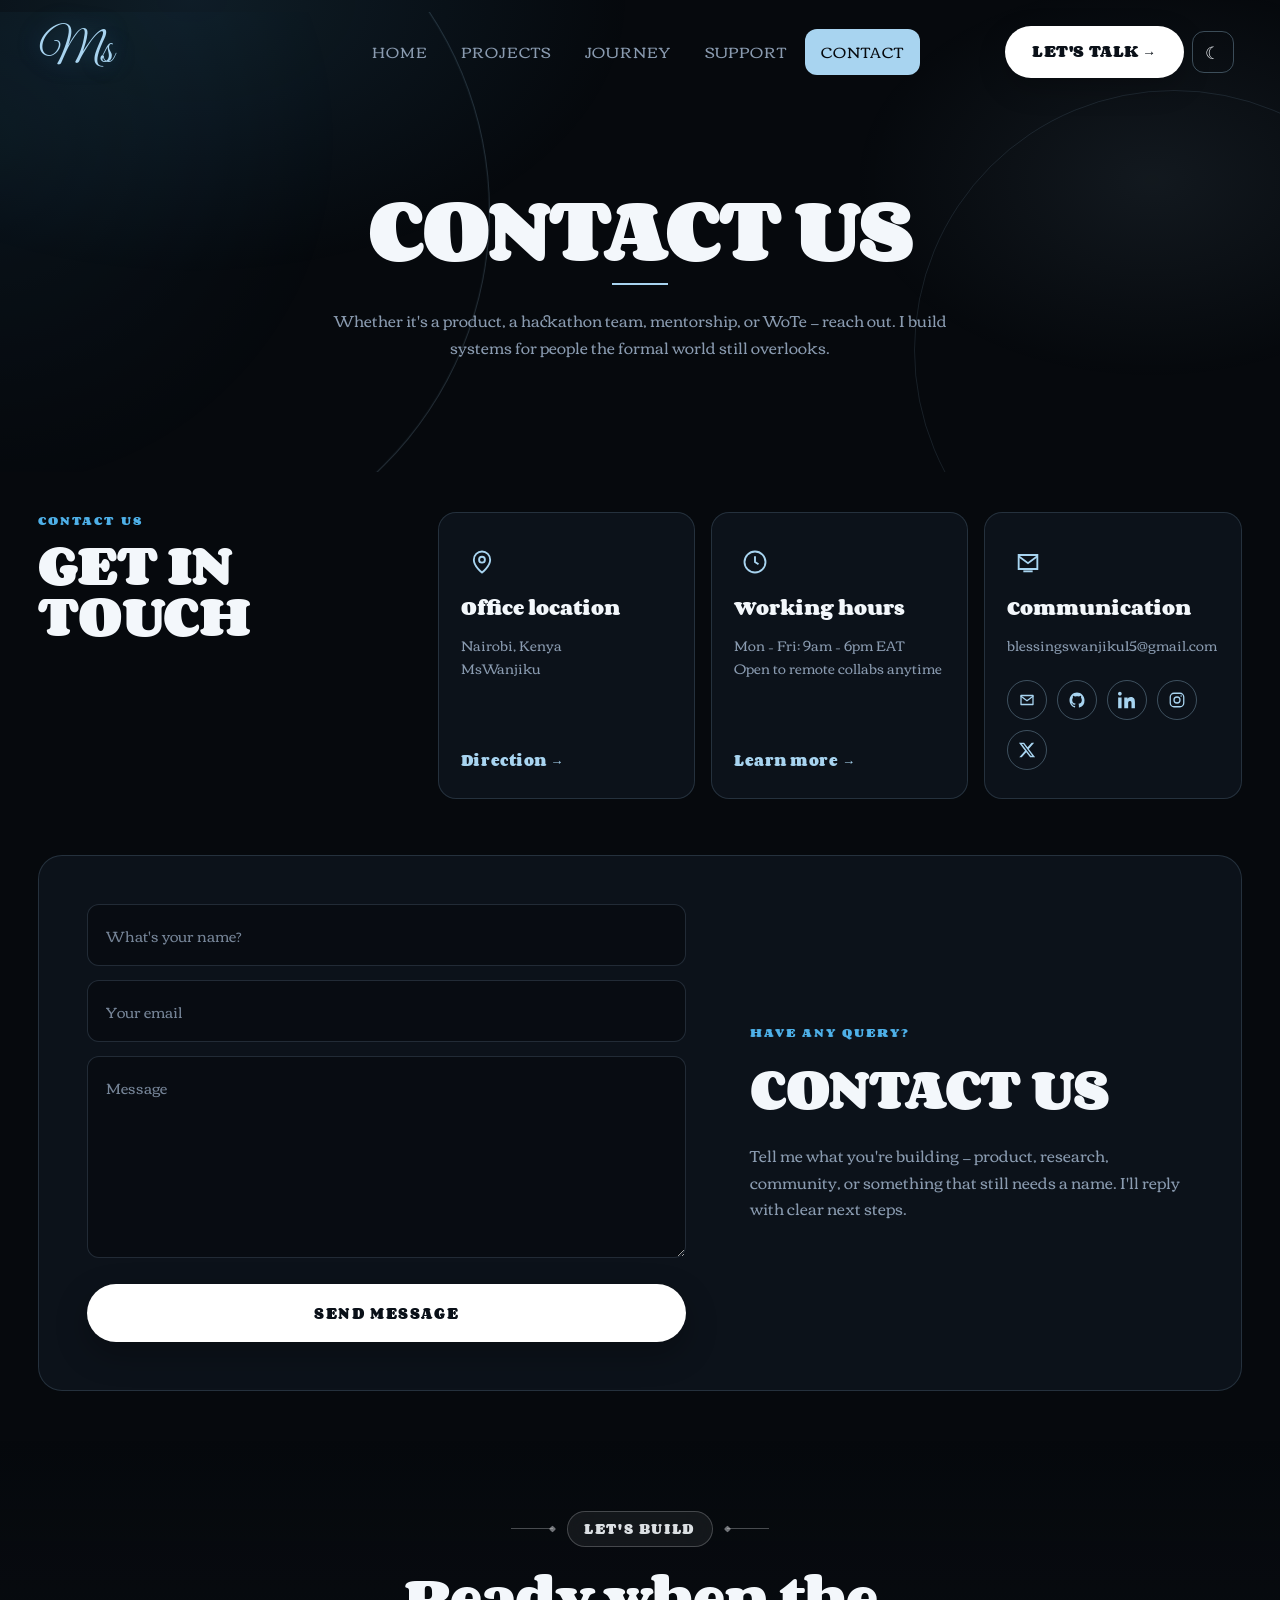
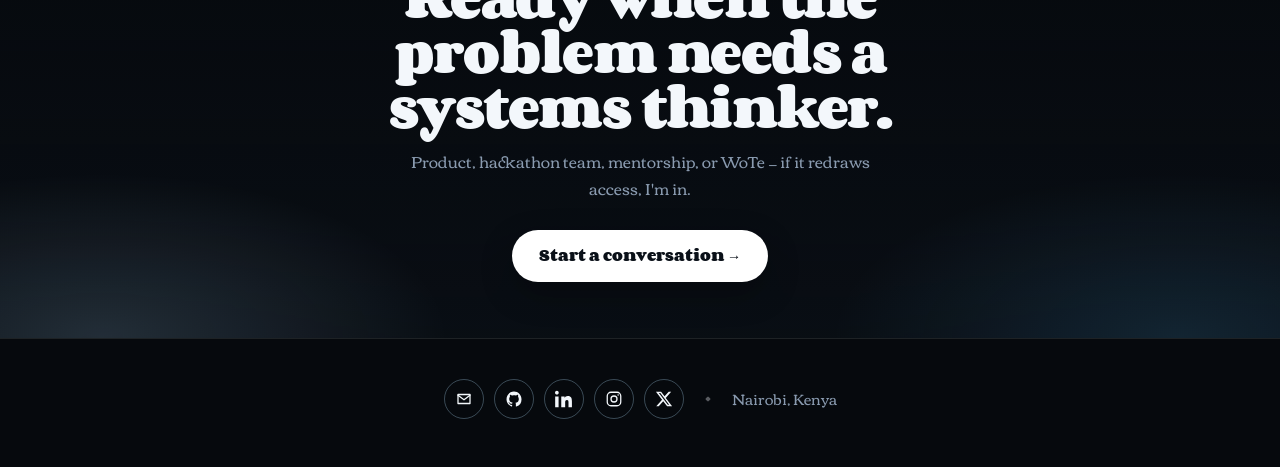
==== contact.html @ b8d3ec1b "Add projects, journey, and contact pages with project data. Co-authored-by: Cursor <cursoragent@curs" ====
<!DOCTYPE html>
<html lang="en">
<head>
<meta charset="UTF-8">
<meta name="viewport" content="width=device-width, initial-scale=1.0">
<title>Contact MsWanjiku (Blessings) — Nairobi</title>
<meta name="description" content="Contact MsWanjiku (Blessings) in Nairobi for product builds, hackathon teams, mentorship, or WoTe collaborations. Email blessingswanjiku15@gmail.com.">
<meta name="author" content="Blessings (MsWanjiku)">
<meta name="robots" content="index, follow, max-image-preview:large">
<meta name="theme-color" content="#06090D">
<link rel="canonical" href="https://mswanjiku.live/contact.html">
<link rel="icon" href="favicon.svg" type="image/svg+xml">
<meta property="og:type" content="website">
<meta property="og:site_name" content="MsWanjiku">
<meta property="og:locale" content="en_KE">
<meta property="og:title" content="Contact MsWanjiku (Blessings) — Nairobi">
<meta property="og:description" content="Contact MsWanjiku (Blessings) in Nairobi for product builds, hackathon teams, mentorship, or WoTe collaborations. Email blessingswanjiku15@gmail.com.">
<meta property="og:url" content="https://mswanjiku.live/contact.html">
<meta property="og:image" content="https://mswanjiku.live/images/portrait-hero.png">
<meta property="og:image:alt" content="MsWanjiku (Blessings) — systems builder">
<meta name="twitter:card" content="summary_large_image">
<meta name="twitter:title" content="Contact MsWanjiku (Blessings) — Nairobi">
<meta name="twitter:description" content="Contact MsWanjiku (Blessings) in Nairobi for product builds, hackathon teams, mentorship, or WoTe collaborations. Email blessingswanjiku15@gmail.com.">
<meta name="twitter:image" content="https://mswanjiku.live/images/portrait-hero.png">
<meta name="twitter:creator" content="@mswanjiku">
<meta name="keywords" content="MsWanjiku, Blessings, Blessings Wanjiku, Nairobi developer, systems builder, Kenya AI, fintech Kenya, WoTe, women in tech">
<script type="application/ld+json">
{
  "@context": "https://schema.org",
  "@type": "Person",
  "@id": "https://mswanjiku.live/#mswanjiku",
  "name": "Blessings",
  "alternateName": [
    "MsWanjiku",
    "Ms Wanjiku",
    "Blessings Wanjiku"
  ],
  "url": "https://mswanjiku.live/",
  "image": "https://mswanjiku.live/images/portrait-hero.png",
  "jobTitle": [
    "Systems Builder",
    "Developer",
    "Product Thinker"
  ],
  "description": "Nairobi-based systems builder who designs and ships AI, fintech, health, and community infrastructure for people overlooked by formal systems. Founder of WoTe.",
  "email": "mailto:blessingswanjiku15@gmail.com",
  "address": {
    "@type": "PostalAddress",
    "addressLocality": "Nairobi",
    "addressCountry": "KE"
  },
  "nationality": "Kenyan",
  "knowsAbout": [
    "Machine learning",
    "Artificial intelligence",
    "Fintech",
    "Health systems",
    "Product design",
    "Community building",
    "Women in tech",
    "Access and inclusion"
  ],
  "sameAs": [
    "https://github.com/Nosh-thee-techy",
    "https://www.linkedin.com/in/mswanjiku",
    "https://www.instagram.com/mswanjiku",
    "https://x.com/mswanjiku"
  ],
  "founder": {
    "@type": "Organization",
    "name": "WoTe",
    "description": "Women-in-tech community focused on access, community, and representation."
  }
}
</script>
<script>
(function () {
  try {
    var t = localStorage.getItem('theme');
    if (t === 'light' || t === 'dark') document.documentElement.setAttribute('data-theme', t);
  } catch (e) {}
})();
</script>
<link rel="stylesheet" href="styles.css">
</head>
<body class="page-contact">

<div class="nav-wrap">
  <nav class="nav">
    <a href="index.html" class="nav-logo" aria-label="Ms home">
      <span class="nav-logo-ms">Ms</span>
    </a>
    <div class="nav-links">
      <a href="index.html">Home</a>
      <a href="projects.html">Projects</a>
      <a href="journey.html">Journey</a>
      <a href="support.html">Support</a>
      <a href="contact.html">Contact</a>
    </div>
    <div class="nav-end">
      <a href="contact.html" class="nav-cta">Let's talk &rarr;</a>
      <button class="theme-toggle" type="button" aria-label="Toggle light mode" title="Toggle theme">
        <span class="theme-toggle-sun" aria-hidden="true">&#9728;</span>
        <span class="theme-toggle-moon" aria-hidden="true">&#9790;</span>
      </button>
      <button class="nav-toggle" aria-label="Toggle menu">&#9776;</button>
    </div>
  </nav>
</div>

<main>
  <section class="bf-hero" aria-label="Contact">
    <div class="bf-ornament bf-ornament-a" aria-hidden="true"></div>
    <div class="bf-ornament bf-ornament-b" aria-hidden="true"></div>
    <div class="bf-hero-inner">
      <h1>Contact Us</h1>
      <span class="bf-hero-rule" aria-hidden="true"></span>
      <p>Whether it's a product, a hackathon team, mentorship, or WoTe &mdash; reach out. I build systems for people the formal world still overlooks.</p>
    </div>
  </section>

  <section class="bf-touch">
    <div class="bf-touch-inner">
      <div class="bf-touch-title">
        <span>Contact us</span>
        <h2>Get in touch</h2>
      </div>
      <div class="bf-touch-cards">
        <article class="bf-card">
          <span class="bf-card-icon" aria-hidden="true">
            <svg viewBox="0 0 24 24" fill="none" stroke="currentColor" stroke-width="1.6"><path d="M12 21s7-5.4 7-11a7 7 0 1 0-14 0c0 5.6 7 11 7 11z"/><circle cx="12" cy="10" r="2.5"/></svg>
          </span>
          <h3>Office location</h3>
          <p>Nairobi, Kenya<br>MsWanjiku</p>
          <a href="https://maps.google.com/?q=Nairobi,+Kenya" target="_blank" rel="noopener">Direction &rarr;</a>
        </article>
        <article class="bf-card">
          <span class="bf-card-icon" aria-hidden="true">
            <svg viewBox="0 0 24 24" fill="none" stroke="currentColor" stroke-width="1.6"><circle cx="12" cy="12" r="9"/><path d="M12 7v5l3 2"/></svg>
          </span>
          <h3>Working hours</h3>
          <p>Mon &ndash; Fri: 9am &ndash; 6pm EAT<br>Open to remote collabs anytime</p>
          <a href="projects.html">Learn more &rarr;</a>
        </article>
        <article class="bf-card">
          <span class="bf-card-icon" aria-hidden="true">
            <svg viewBox="0 0 24 24" fill="none" stroke="currentColor" stroke-width="1.6"><path d="M4 6h16v12H4z"/><path d="m4 7 8 6 8-6"/><path d="M8 20h8"/></svg>
          </span>
          <h3>Communication</h3>
          <p>blessingswanjiku15@gmail.com</p>
          <div class="site-socials" aria-label="Social links">
            <a href="mailto:blessingswanjiku15@gmail.com" class="site-social" aria-label="Email">
              <svg viewBox="0 0 24 24" aria-hidden="true" fill="none" stroke="currentColor" stroke-width="1.7" stroke-linecap="round" stroke-linejoin="round"><path d="M4 6h16v12H4z"/><path d="m4 7 8 6 8-6"/></svg>
            </a>
            <a href="https://github.com/Nosh-thee-techy" class="site-social" target="_blank" rel="noopener" aria-label="GitHub">
              <svg viewBox="0 0 24 24" aria-hidden="true" fill="currentColor"><path d="M12 2C6.48 2 2 6.58 2 12.26c0 4.52 2.87 8.35 6.84 9.7.5.1.68-.22.68-.48 0-.24-.01-.87-.01-1.7-2.78.62-3.37-1.37-3.37-1.37-.45-1.18-1.11-1.5-1.11-1.5-.91-.64.07-.63.07-.63 1 .07 1.53 1.06 1.53 1.06.89 1.57 2.34 1.12 2.91.86.09-.66.35-1.12.63-1.38-2.22-.26-4.56-1.14-4.56-5.07 0-1.12.39-2.03 1.03-2.75-.1-.26-.45-1.3.1-2.7 0 0 .84-.27 2.75 1.05A9.3 9.3 0 0 1 12 7.1c.85 0 1.71.12 2.51.35 1.91-1.32 2.75-1.05 2.75-1.05.55 1.4.2 2.44.1 2.7.64.72 1.03 1.63 1.03 2.75 0 3.94-2.34 4.8-4.57 5.06.36.32.68.94.68 1.9 0 1.38-.01 2.49-.01 2.83 0 .26.18.58.69.48A10.04 10.04 0 0 0 22 12.26C22 6.58 17.52 2 12 2z"/></svg>
            </a>
            <a href="https://www.linkedin.com/in/mswanjiku" class="site-social" target="_blank" rel="noopener" aria-label="LinkedIn">
              <svg viewBox="0 0 24 24" aria-hidden="true" fill="currentColor"><path d="M4.98 3.5C4.98 4.88 3.88 6 2.5 6S.02 4.88.02 3.5C.02 2.12 1.13 1 2.5 1s2.48 1.12 2.48 2.5zM.22 8.5h4.56V23H.22V8.5zM8.34 8.5h4.37v1.98h.06c.61-1.15 2.1-2.36 4.32-2.36 4.62 0 5.47 3.04 5.47 6.99V23h-4.56v-6.2c0-1.48-.03-3.38-2.06-3.38-2.06 0-2.38 1.61-2.38 3.27V23H8.34V8.5z"/></svg>
            </a>
            <a href="https://www.instagram.com/mswanjiku" class="site-social" target="_blank" rel="noopener" aria-label="Instagram">
              <svg viewBox="0 0 24 24" aria-hidden="true" fill="none" stroke="currentColor" stroke-width="1.7" stroke-linecap="round" stroke-linejoin="round"><rect x="3" y="3" width="18" height="18" rx="5"/><circle cx="12" cy="12" r="4"/><circle cx="17.5" cy="6.5" r="1" fill="currentColor" stroke="none"/></svg>
            </a>
            <a href="https://x.com/mswanjiku" class="site-social" target="_blank" rel="noopener" aria-label="X">
              <svg viewBox="0 0 24 24" aria-hidden="true" fill="currentColor"><path d="M18.244 2.25h3.308l-7.227 8.26 8.502 11.24H16.17l-5.214-6.817L4.99 21.75H1.68l7.73-8.835L1.254 2.25H8.08l4.713 6.231zm-1.161 17.52h1.833L7.084 4.126H5.117z"/></svg>
            </a>
          </div>
        </article>
      </div>
    </div>
  </section>

  <section class="bf-form-section">
    <div class="bf-form-shell">
      <form class="bf-form" id="contact-form">
        <label class="bf-field">
          <span class="sr-only">Your name</span>
          <input type="text" name="name" placeholder="What's your name?" required autocomplete="name">
        </label>
        <label class="bf-field">
          <span class="sr-only">Your email</span>
          <input type="email" name="email" placeholder="Your email" required autocomplete="email">
        </label>
        <label class="bf-field bf-field-area">
          <span class="sr-only">Message</span>
          <textarea name="message" rows="6" placeholder="Message" required></textarea>
        </label>
        <button type="submit" class="btn btn-primary bf-send">Send message</button>
      </form>
      <div class="bf-form-copy">
        <span>Have any query?</span>
        <h2>Contact us</h2>
        <p>Tell me what you're building &mdash; product, research, community, or something that still needs a name. I'll reply with clear next steps.</p>
      </div>
    </div>
  </section>
</main>

<section class="site-cta">
  <div class="site-cta-inner">
    <div class="site-cta-badge-wrap">
      <span class="site-cta-line" aria-hidden="true"></span>
      <span class="site-cta-badge">Let's build</span>
      <span class="site-cta-line" aria-hidden="true"></span>
    </div>
    <h2>Ready when the problem needs a systems thinker.</h2>
    <p>Product, hackathon team, mentorship, or WoTe &mdash; if it redraws access, I'm in.</p>
    <a href="mailto:blessingswanjiku15@gmail.com" class="btn btn-primary">Start a conversation &rarr;</a>
  </div>
</section>

<footer class="site-footer">
  <div class="site-footer-contacts">
    <div class="site-socials" aria-label="Social links">
      <a href="mailto:blessingswanjiku15@gmail.com" class="site-social" aria-label="Email">
        <svg viewBox="0 0 24 24" aria-hidden="true" fill="none" stroke="currentColor" stroke-width="1.7" stroke-linecap="round" stroke-linejoin="round"><path d="M4 6h16v12H4z"/><path d="m4 7 8 6 8-6"/></svg>
      </a>
      <a href="https://github.com/Nosh-thee-techy" class="site-social" target="_blank" rel="noopener" aria-label="GitHub">
        <svg viewBox="0 0 24 24" aria-hidden="true" fill="currentColor"><path d="M12 2C6.48 2 2 6.58 2 12.26c0 4.52 2.87 8.35 6.84 9.7.5.1.68-.22.68-.48 0-.24-.01-.87-.01-1.7-2.78.62-3.37-1.37-3.37-1.37-.45-1.18-1.11-1.5-1.11-1.5-.91-.64.07-.63.07-.63 1 .07 1.53 1.06 1.53 1.06.89 1.57 2.34 1.12 2.91.86.09-.66.35-1.12.63-1.38-2.22-.26-4.56-1.14-4.56-5.07 0-1.12.39-2.03 1.03-2.75-.1-.26-.45-1.3.1-2.7 0 0 .84-.27 2.75 1.05A9.3 9.3 0 0 1 12 7.1c.85 0 1.71.12 2.51.35 1.91-1.32 2.75-1.05 2.75-1.05.55 1.4.2 2.44.1 2.7.64.72 1.03 1.63 1.03 2.75 0 3.94-2.34 4.8-4.57 5.06.36.32.68.94.68 1.9 0 1.38-.01 2.49-.01 2.83 0 .26.18.58.69.48A10.04 10.04 0 0 0 22 12.26C22 6.58 17.52 2 12 2z"/></svg>
      </a>
      <a href="https://www.linkedin.com/in/mswanjiku" class="site-social" target="_blank" rel="noopener" aria-label="LinkedIn">
        <svg viewBox="0 0 24 24" aria-hidden="true" fill="currentColor"><path d="M4.98 3.5C4.98 4.88 3.88 6 2.5 6S.02 4.88.02 3.5C.02 2.12 1.13 1 2.5 1s2.48 1.12 2.48 2.5zM.22 8.5h4.56V23H.22V8.5zM8.34 8.5h4.37v1.98h.06c.61-1.15 2.1-2.36 4.32-2.36 4.62 0 5.47 3.04 5.47 6.99V23h-4.56v-6.2c0-1.48-.03-3.38-2.06-3.38-2.06 0-2.38 1.61-2.38 3.27V23H8.34V8.5z"/></svg>
      </a>
      <a href="https://www.instagram.com/mswanjiku" class="site-social" target="_blank" rel="noopener" aria-label="Instagram">
        <svg viewBox="0 0 24 24" aria-hidden="true" fill="none" stroke="currentColor" stroke-width="1.7" stroke-linecap="round" stroke-linejoin="round"><rect x="3" y="3" width="18" height="18" rx="5"/><circle cx="12" cy="12" r="4"/><circle cx="17.5" cy="6.5" r="1" fill="currentColor" stroke="none"/></svg>
      </a>
      <a href="https://x.com/mswanjiku" class="site-social" target="_blank" rel="noopener" aria-label="X">
        <svg viewBox="0 0 24 24" aria-hidden="true" fill="currentColor"><path d="M18.244 2.25h3.308l-7.227 8.26 8.502 11.24H16.17l-5.214-6.817L4.99 21.75H1.68l7.73-8.835L1.254 2.25H8.08l4.713 6.231zm-1.161 17.52h1.833L7.084 4.126H5.117z"/></svg>
      </a>
    </div>
    <span class="site-footer-sep" aria-hidden="true"></span>
    <span>Nairobi, Kenya</span>
  </div>
</footer>

<script src="main.js"></script>
<script>
(function () {
  var form = document.getElementById('contact-form');
  if (!form) return;
  form.addEventListener('submit', function (e) {
    e.preventDefault();
    var data = new FormData(form);
    var subject = encodeURIComponent('Portfolio contact from ' + (data.get('name') || 'visitor'));
    var body = encodeURIComponent(
      'Name: ' + (data.get('name') || '') + '\n' +
      'Email: ' + (data.get('email') || '') + '\n\n' +
      (data.get('message') || '')
    );
    window.location.href =
      'mailto:blessingswanjiku15@gmail.com?subject=' + subject + '&body=' + body;
  });
})();
</script>
</body>
</html>
---- styles.css ----
/* =========================================================
   STYLES.CSS — dark luxe portfolio, ice-blue accents
   Inspired structure: editorial hero, TOC, project cards,
   sticky scroll icon that morphs per section
   ========================================================= */

@import url('https://fonts.googleapis.com/css2?family=Corben:wght@400;700&family=Great+Vibes&display=swap');

:root {
  --bg:          #06090D;
  --bg-2:        #0C121A;
  --bg-3:        #141C27;
  --ink:         #F3F7FB;
  --muted:       #8A9BB0;
  --ice:         #A8D4F0;
  --azure:       #4EB0E8;
  --azure-deep:  #1C84C4;
  --line:        rgba(168, 212, 240, 0.16);
  --line-strong: rgba(168, 212, 240, 0.32);
  --glow:        rgba(78, 176, 232, 0.22);

  --font-display: 'Corben', Georgia, serif;
  --font-script: 'Great Vibes', cursive;
  --font-serif: 'Corben', Georgia, serif;
  --font-body: 'Corben', Georgia, serif;

  --max-w: min(1680px, 100%);
  --page-gutter: clamp(20px, 3vw, 40px);
  --nav-h: 84px;
  --surface: rgba(12, 18, 26, 0.85);
  --shadow: rgba(0, 0, 0, 0.45);
  --hero-wash: rgba(78, 176, 232, 0.12);
  --hero-wash-2: rgba(168, 212, 240, 0.08);
}

html[data-theme="light"] {
  --bg:          #EAF3FA;
  --bg-2:        #F7FBFE;
  --bg-3:        #D9E8F4;
  --ink:         #0C1824;
  --muted:       #4F667C;
  --ice:         #1E7EB8;
  --azure:       #1780C4;
  --azure-deep:  #0F5F96;
  --line:        rgba(15, 95, 150, 0.14);
  --line-strong: rgba(15, 95, 150, 0.28);
  --glow:        rgba(23, 128, 196, 0.16);
  --surface:     rgba(247, 251, 254, 0.92);
  --shadow:      rgba(12, 40, 70, 0.12);
  --hero-wash:   rgba(78, 176, 232, 0.22);
  --hero-wash-2: rgba(30, 126, 184, 0.1);
  color-scheme: light;
}

* { box-sizing: border-box; margin: 0; padding: 0; }

html { scroll-behavior: smooth; color-scheme: dark; }

body {
  background: var(--bg);
  color: var(--ink);
  font-family: var(--font-body);
  line-height: 1.55;
  min-height: 100vh;
  overflow-x: hidden;
  transition: background 0.35s ease, color 0.35s ease;
}

body::before {
  content: '';
  position: fixed;
  inset: 0;
  pointer-events: none;
  z-index: 0;
  background:
    radial-gradient(ellipse 800px 500px at 15% 0%, var(--hero-wash), transparent 55%),
    radial-gradient(ellipse 600px 400px at 90% 20%, var(--hero-wash-2), transparent 50%);
}

@media (prefers-reduced-motion: reduce) {
  * { animation-duration: 0.01ms !important; transition-duration: 0.01ms !important; }
}

a { color: inherit; text-decoration: none; }
img { max-width: 100%; display: block; }
button { font-family: inherit; }

/* ---------- NAV (not sticky) ---------- */
.nav-wrap {
  position: relative;
  z-index: 100;
  padding: 10px var(--page-gutter) 4px;
  display: flex;
  justify-content: center;
}

.nav {
  position: relative;
  width: 100%;
  max-width: var(--max-w);
  height: var(--nav-h);
  display: grid;
  grid-template-columns: 1fr auto 1fr;
  align-items: center;
  column-gap: 16px;
  padding: 0 8px 0 4px;
  background: transparent;
  border: none;
}

.nav-logo {
  display: inline-flex;
  align-items: center;
  justify-content: center;
  justify-self: start;
  width: 68px;
  height: 68px;
  text-decoration: none;
  color: inherit;
}

.nav-logo-ms {
  font-family: var(--font-script);
  font-weight: 400;
  font-size: 2.85rem;
  line-height: 1;
  color: var(--ice);
  text-shadow: 0 0 24px rgba(78, 176, 232, 0.35);
  transition: color 0.2s ease, transform 0.2s ease;
}

.nav-logo:hover .nav-logo-ms {
  color: var(--ink);
  transform: scale(1.06);
}

.nav-links {
  display: flex;
  align-items: center;
  justify-content: center;
  justify-self: center;
  gap: 2px;
  grid-column: 2;
}

.nav-end {
  display: flex;
  align-items: center;
  justify-content: flex-end;
  justify-self: end;
  gap: 8px;
  grid-column: 3;
}

.nav-links a {
  font-size: 0.92rem;
  font-weight: 500;
  letter-spacing: 0.06em;
  text-transform: uppercase;
  color: var(--muted);
  padding: 12px 16px;
  border-radius: 12px;
  transition: color 0.25s ease, background 0.25s ease;
}

.nav-links a:hover { color: var(--ink); }
.nav-links a.active {
  color: var(--bg);
  background: var(--ice);
}

.nav-cta {
  margin: 0;
  display: inline-flex;
  align-items: center;
  gap: 8px;
  padding: 14px 26px;
  border-radius: 999px;
  background: #fff;
  color: #0A1018;
  font-size: 0.86rem;
  font-weight: 700;
  letter-spacing: 0.04em;
  text-transform: uppercase;
  border: 1px solid rgba(255, 255, 255, 0.2);
  box-shadow: 0 10px 28px rgba(0, 0, 0, 0.22);
  transition: transform 0.2s ease, background 0.2s ease, box-shadow 0.2s ease;
}

.nav-cta:hover {
  transform: translateY(-1px);
  background: #F3F7FB;
  box-shadow: 0 14px 32px rgba(0, 0, 0, 0.28);
}

.theme-toggle {
  display: inline-flex;
  align-items: center;
  justify-content: center;
  width: 42px;
  height: 42px;
  margin: 0;
  border-radius: 12px;
  background: transparent;
  border: 1px solid var(--line-strong);
  color: var(--ink);
  font-size: 1.05rem;
  cursor: pointer;
  transition: background 0.2s ease, border-color 0.2s ease, transform 0.2s ease;
}

.theme-toggle:hover {
  background: var(--bg-3);
  transform: translateY(-1px);
}

.theme-toggle-sun { display: none; }
.theme-toggle-moon { display: inline; }
html[data-theme="light"] .theme-toggle-sun { display: inline; }
html[data-theme="light"] .theme-toggle-moon { display: none; }

.nav-toggle {
  display: none;
  width: 42px;
  height: 42px;
  margin: 0;
  border-radius: 12px;
  background: transparent;
  border: 1px solid var(--line-strong);
  color: var(--ink);
  font-size: 1.15rem;
  cursor: pointer;
  align-items: center;
  justify-content: center;
}

/* ---------- STICKY SCROLL ICON ---------- */
.scroll-icon {
  position: fixed;
  right: 12px;
  top: 50%;
  transform: translateY(-50%);
  z-index: 90;
  width: 72px;
  height: 72px;
  border-radius: 22px;
  background: var(--surface);
  border: 1px solid var(--line-strong);
  box-shadow: 0 12px 40px var(--shadow), 0 0 40px var(--glow);
  display: flex;
  align-items: center;
  justify-content: center;
  color: var(--ice);
  pointer-events: none;
  transition: border-color 0.35s ease, box-shadow 0.35s ease;
}

.scroll-icon svg {
  width: 30px;
  height: 30px;
  stroke: currentColor;
  fill: none;
  stroke-width: 1.6;
  stroke-linecap: round;
  stroke-linejoin: round;
  opacity: 0;
  position: absolute;
  transform: scale(0.85);
  transition: opacity 0.35s ease, transform 0.35s ease;
}

.scroll-icon svg.is-active {
  opacity: 1;
  transform: scale(1);
}

.scroll-icon-label {
  position: absolute;
  bottom: -28px;
  font-size: 0.65rem;
  letter-spacing: 0.18em;
  text-transform: uppercase;
  color: var(--muted);
  white-space: nowrap;
  transition: color 0.3s ease;
}

/* ---------- MAIN ---------- */
main {
  position: relative;
  z-index: 1;
  padding-top: 12px;
}

section.content,
.section-pad {
  max-width: var(--max-w);
  margin: 0 auto;
  padding: 72px var(--page-gutter);
}

.section-head {
  display: flex;
  align-items: end;
  justify-content: space-between;
  gap: 24px;
  margin-bottom: 40px;
  flex-wrap: wrap;
}

.section-label {
  font-size: 0.7rem;
  letter-spacing: 0.22em;
  text-transform: uppercase;
  font-weight: 600;
  color: var(--azure);
  margin-bottom: 12px;
  display: block;
}

.section-title {
  font-family: var(--font-display);
  font-weight: 700;
  font-size: clamp(1.9rem, 4vw, 2.8rem);
  letter-spacing: -0.035em;
  line-height: 1.08;
  max-width: 640px;
}

.section-sub {
  color: var(--muted);
  font-size: 1.05rem;
  max-width: 540px;
  margin-bottom: 40px;
  line-height: 1.7;
}

.link-arrow {
  font-size: 0.8rem;
  font-weight: 600;
  letter-spacing: 0.12em;
  text-transform: uppercase;
  color: var(--ice);
  display: inline-flex;
  align-items: center;
  gap: 8px;
  border-bottom: 1px solid transparent;
  padding-bottom: 2px;
  transition: border-color 0.2s ease;
}

.link-arrow:hover { border-color: var(--ice); }

/* ---------- HERO (split: copy + portrait) ---------- */
#hero {
  position: relative;
  max-width: var(--max-w);
  margin: 0 auto;
  padding: 4px var(--page-gutter) 36px;
  min-height: calc(100vh - 110px);
  display: grid;
  grid-template-columns: minmax(0, 1fr) minmax(320px, 1.05fr);
  gap: clamp(20px, 3vw, 40px);
  align-items: end;
}

.hero-copy {
  position: relative;
  z-index: 3;
  max-width: 36rem;
  margin-right: 0;
  padding-bottom: 12px;
  opacity: 0;
  animation: fadeUp 0.9s ease forwards 0.15s;
}

.hero-kicker {
  font-size: clamp(0.95rem, 1.4vw, 1.15rem);
  font-weight: 600;
  letter-spacing: 0.16em;
  text-transform: uppercase;
  color: var(--ice);
  margin-bottom: 14px;
  position: relative;
  z-index: 4;
}

.hero-display {
  font-family: var(--font-display);
  font-weight: 800;
  font-size: clamp(3rem, 7.4vw, 5.6rem);
  line-height: 0.9;
  letter-spacing: -0.055em;
  text-transform: uppercase;
  color: #F2ECE4;
  margin-bottom: 18px;
  max-width: 10.5ch;
  position: relative;
  z-index: 3;
}

.hero-blurb {
  color: var(--muted);
  font-size: clamp(0.95rem, 1.2vw, 1.05rem);
  line-height: 1.65;
  max-width: 32ch;
  margin-bottom: 24px;
  position: relative;
  z-index: 4;
}

.hero-actions {
  display: flex;
  flex-wrap: wrap;
  align-items: center;
  gap: 18px;
  position: relative;
  z-index: 4;
}

.btn-text-link {
  display: inline-flex;
  align-items: center;
  gap: 8px;
  font-size: 0.74rem;
  font-weight: 600;
  letter-spacing: 0.12em;
  text-transform: uppercase;
  color: rgba(243, 247, 251, 0.88);
  padding: 12px 20px;
  border-radius: 999px;
  border: 1px solid rgba(243, 247, 251, 0.22);
  background: rgba(255, 255, 255, 0.06);
  backdrop-filter: blur(10px);
  box-shadow: 0 0 0 1px rgba(255, 255, 255, 0.04) inset;
  transition: color 0.2s ease, border-color 0.2s ease, background 0.2s ease, transform 0.2s ease;
}

.btn-text-link:hover {
  color: #fff;
  border-color: rgba(243, 247, 251, 0.4);
  background: rgba(255, 255, 255, 0.1);
  transform: translateY(-1px);
}

.hero-media {
  position: relative;
  z-index: 1;
  width: 100%;
  max-width: min(720px, 52vw);
  margin-left: auto;
  margin-right: 12px;
  justify-self: end;
  display: flex;
  align-items: flex-end;
  justify-content: center;
  opacity: 0;
  animation: fadeUp 1s ease forwards 0.3s;
}

.hero-media-img {
  position: relative;
  z-index: 2;
  width: 100%;
  height: auto;
  max-height: min(82vh, 780px);
  object-fit: contain;
  object-position: center bottom;
  display: block;
  filter: drop-shadow(0 28px 48px rgba(0, 0, 0, 0.4));
  image-rendering: auto;
  -webkit-backface-visibility: hidden;
  backface-visibility: hidden;
}

.btn-hero {
  display: inline-flex;
  align-items: center;
  gap: 10px;
  padding: 14px 26px;
  border-radius: 999px;
  background: #fff;
  color: #0A1018;
  font-weight: 700;
  font-size: 0.9rem;
  border: 1px solid rgba(255, 255, 255, 0.18);
  box-shadow: 0 12px 32px rgba(0, 0, 0, 0.28);
  transition: transform 0.2s ease, background 0.2s ease, box-shadow 0.2s ease;
}

.btn-hero:hover {
  transform: translateY(-2px);
  background: #F3F7FB;
  box-shadow: 0 16px 36px rgba(0, 0, 0, 0.34);
}

.btn-hero-icon {
  width: 28px;
  height: 28px;
  border-radius: 50%;
  background: rgba(10, 16, 24, 0.08);
  color: #0A1018;
  display: inline-flex;
  align-items: center;
  justify-content: center;
  font-size: 0.95rem;
}

/* ---------- BUTTONS ---------- */
.btn {
  display: inline-flex;
  align-items: center;
  justify-content: center;
  gap: 8px;
  padding: 14px 26px;
  border-radius: 999px;
  font-size: 0.88rem;
  font-weight: 700;
  cursor: pointer;
  border: 1px solid transparent;
  transition: transform 0.2s ease, background 0.2s ease, border-color 0.2s ease, box-shadow 0.2s ease, color 0.2s ease;
}

.btn:hover { transform: translateY(-2px); }

.btn-primary {
  background: #fff;
  color: #0A1018;
  border-color: rgba(255, 255, 255, 0.18);
  box-shadow: 0 12px 32px rgba(0, 0, 0, 0.28);
}
.btn-primary:hover {
  background: #F3F7FB;
  box-shadow: 0 16px 36px rgba(0, 0, 0, 0.34);
}

.btn-ghost {
  background: rgba(255, 255, 255, 0.06);
  color: rgba(243, 247, 251, 0.92);
  border-color: rgba(243, 247, 251, 0.22);
  backdrop-filter: blur(10px);
  box-shadow: 0 0 0 1px rgba(255, 255, 255, 0.04) inset;
}
.btn-ghost:hover {
  border-color: rgba(243, 247, 251, 0.4);
  background: rgba(255, 255, 255, 0.1);
  color: #fff;
}

.btn-live {
  background: rgba(255, 255, 255, 0.08);
  color: #F3F7FB;
  border-color: rgba(243, 247, 251, 0.22);
  font-size: 0.82rem;
  padding: 10px 18px;
}
.btn-live:hover {
  background: #fff;
  color: #0A1018;
  border-color: #fff;
}

.btn-live.is-disabled,
.btn-live:disabled {
  opacity: 0.55;
  cursor: not-allowed;
  transform: none;
  pointer-events: none;
}

/* ---------- TOC ---------- */
#toc {
  border-top: 1px solid var(--line);
  border-bottom: 1px solid var(--line);
  background: rgba(12, 18, 26, 0.55);
}

.toc-grid {
  max-width: var(--max-w);
  margin: 0 auto;
  padding: 48px var(--page-gutter);
  display: grid;
  grid-template-columns: 1.4fr 0.8fr;
  gap: 40px;
  align-items: center;
}

.toc-list {
  display: grid;
  grid-template-columns: 1fr 1fr;
  gap: 0 40px;
  list-style: none;
}

.toc-list a {
  display: flex;
  align-items: baseline;
  gap: 16px;
  padding: 16px 0;
  border-bottom: 1px solid var(--line);
  transition: color 0.2s ease, padding-left 0.2s ease;
}

.toc-list a:hover {
  color: var(--ice);
  padding-left: 6px;
}

.toc-num {
  font-family: var(--font-display);
  font-weight: 700;
  font-size: 0.85rem;
  color: var(--azure);
  letter-spacing: 0.08em;
}

.toc-name {
  font-family: var(--font-display);
  font-weight: 600;
  font-size: 1.15rem;
  letter-spacing: -0.02em;
}

.toc-visual {
  height: 220px;
  border-radius: 24px;
  border: 1px solid var(--line);
  background:
    radial-gradient(circle at 40% 40%, rgba(78, 176, 232, 0.28), transparent 55%),
    linear-gradient(145deg, #101820, #0A1018);
  position: relative;
  overflow: hidden;
}

.toc-visual::after {
  content: '';
  position: absolute;
  inset: 20%;
  border-radius: 40% 60% 55% 45%;
  background: linear-gradient(135deg, rgba(168, 212, 240, 0.45), rgba(28, 132, 196, 0.15));
  filter: blur(2px);
  animation: blobFloat 8s ease-in-out infinite;
}

@keyframes blobFloat {
  0%, 100% { transform: rotate(0deg) scale(1); }
  50% { transform: rotate(12deg) scale(1.08); }
}

/* ---------- STATS ---------- */
.stats-bar {
  max-width: var(--max-w);
  margin: 0 auto;
  padding: 0 var(--page-gutter) 20px;
}

.stats-inner {
  display: grid;
  grid-template-columns: repeat(4, 1fr);
  border: 1px solid var(--line);
  border-radius: 18px;
  overflow: hidden;
  background: var(--bg-2);
}

.stat {
  padding: 28px 22px;
  border-right: 1px solid var(--line);
  text-align: center;
}

.stat:last-child { border-right: none; }

.stat strong {
  display: block;
  font-family: var(--font-display);
  font-size: 1.8rem;
  font-weight: 700;
  letter-spacing: -0.03em;
  color: var(--ice);
  margin-bottom: 6px;
}

.stat span {
  font-size: 0.78rem;
  letter-spacing: 0.08em;
  text-transform: uppercase;
  color: var(--muted);
}

/* ---------- SELECTED WORK (editorial list) ---------- */
.work-section {
  border-top: 1px solid var(--line);
}

.work-head {
  display: flex;
  align-items: end;
  justify-content: space-between;
  gap: 24px;
  flex-wrap: wrap;
  margin-bottom: 28px;
}

.work-tabs,
.fame-tabs {
  display: flex;
  gap: 8px;
  overflow-x: auto;
  padding-bottom: 8px;
  margin-bottom: 28px;
  scrollbar-width: none;
  -ms-overflow-style: none;
}

.work-tabs::-webkit-scrollbar,
.fame-tabs::-webkit-scrollbar { display: none; }

.work-tab,
.fame-tab {
  flex: 0 0 auto;
  border: 1px solid var(--line);
  background: transparent;
  color: var(--muted);
  font-family: inherit;
  font-size: 0.78rem;
  font-weight: 600;
  letter-spacing: 0.1em;
  text-transform: uppercase;
  padding: 10px 18px;
  border-radius: 999px;
  cursor: pointer;
  transition: background 0.2s ease, color 0.2s ease, border-color 0.2s ease;
}

.work-tab:hover,
.fame-tab:hover {
  color: var(--ink);
  border-color: var(--line-strong);
}

.work-tab.is-active,
.fame-tab.is-active {
  background: var(--ice);
  color: var(--bg);
  border-color: var(--ice);
}

/* Landscape project strip */
.work-landscape {
  display: flex;
  gap: 18px;
  overflow-x: auto;
  padding: 8px 4px 12px;
  scroll-snap-type: x mandatory;
  scrollbar-width: none;
  -ms-overflow-style: none;
}

.work-landscape::-webkit-scrollbar { display: none; }

.work-landscape-card {
  flex: 0 0 min(520px, 85vw);
  scroll-snap-align: start;
  display: grid;
  grid-template-columns: 0.9fr 1.1fr;
  min-height: 220px;
  border: 1px solid var(--line);
  border-radius: 20px;
  overflow: hidden;
  background: var(--bg-2);
  color: inherit;
  text-decoration: none;
  transition: border-color 0.25s ease, transform 0.25s ease, box-shadow 0.25s ease;
}

.work-landscape-card:hover {
  border-color: var(--line-strong);
  transform: translateY(-3px);
  box-shadow: 0 18px 40px rgba(0, 0, 0, 0.3);
}

.work-landscape-visual {
  position: relative;
  min-height: 220px;
  background:
    radial-gradient(circle at 30% 30%, rgba(78, 176, 232, 0.4), transparent 55%),
    linear-gradient(145deg, #152030, #0A1018);
}

.work-landscape-visual[data-tone="2"] {
  background:
    radial-gradient(circle at 70% 40%, rgba(168, 212, 240, 0.35), transparent 55%),
    linear-gradient(145deg, #1A2430, #0A1018);
}

.work-landscape-visual[data-tone="3"] {
  background:
    radial-gradient(circle at 40% 70%, rgba(28, 132, 196, 0.4), transparent 55%),
    linear-gradient(145deg, #121C28, #080E14);
}

.work-landscape-visual[data-tone="4"] {
  background:
    radial-gradient(circle at 55% 25%, rgba(107, 184, 224, 0.35), transparent 55%),
    linear-gradient(145deg, #16222E, #0A1018);
}

.work-landscape-num {
  position: absolute;
  left: 16px;
  bottom: 14px;
  font-family: var(--font-display);
  font-weight: 800;
  font-size: 2rem;
  letter-spacing: -0.03em;
  color: rgba(243, 247, 251, 0.22);
}

.work-landscape-body {
  padding: 22px 22px 20px;
  display: flex;
  flex-direction: column;
  gap: 8px;
}

.work-landscape-tag {
  font-size: 0.68rem;
  font-weight: 600;
  letter-spacing: 0.12em;
  text-transform: uppercase;
  color: var(--azure);
}

.work-landscape-body h3 {
  font-family: var(--font-display);
  font-weight: 700;
  font-size: 1.35rem;
  letter-spacing: -0.02em;
}

.work-landscape-body p {
  color: var(--muted);
  font-size: 0.9rem;
  line-height: 1.55;
  flex: 1;
}

.work-landscape-cta {
  margin-top: 8px;
  font-size: 0.82rem;
  font-weight: 600;
  color: var(--ice);
}

.work-nav {
  margin-top: 8px;
  max-width: 100%;
}

.work-nav-track {
  position: relative;
  height: 2px;
  background: rgba(168, 212, 240, 0.18);
  border-radius: 999px;
  overflow: hidden;
}

.work-nav-progress {
  position: absolute;
  left: 0;
  top: 0;
  height: 100%;
  width: 28%;
  background: var(--ice);
  border-radius: 999px;
  transition: width 0.2s ease, transform 0.2s ease;
}

.work-nav-arrows {
  display: flex;
  justify-content: space-between;
  align-items: center;
  margin-top: 14px;
}

.work-nav-btn {
  width: 36px;
  height: 36px;
  border: none;
  background: transparent;
  color: var(--muted);
  font-size: 1.55rem;
  line-height: 1;
  cursor: pointer;
  display: inline-flex;
  align-items: center;
  justify-content: center;
  border-radius: 10px;
  transition: color 0.2s ease, background 0.2s ease, opacity 0.2s ease;
}

.work-nav-btn:hover:not(:disabled) {
  color: var(--ink);
  background: rgba(168, 212, 240, 0.08);
}

.work-nav-btn:disabled {
  opacity: 0.28;
  cursor: default;
}

html[data-theme="light"] .work-nav-track {
  background: rgba(15, 95, 150, 0.16);
}

/* ---------- WALL OF FAME ---------- */
.fame-section {
  max-width: var(--max-w);
  margin: 0 auto;
  padding: 40px var(--page-gutter) 28px;
  border-top: 1px solid var(--line);
}

.fame-head {
  margin-bottom: 24px;
}

.fame-marquee {
  overflow: hidden;
  border: 1px solid var(--line);
  border-radius: 20px;
  background: var(--bg-2);
  mask-image: linear-gradient(90deg, transparent, #000 8%, #000 92%, transparent);
}

.fame-track {
  display: flex;
  width: max-content;
  gap: 0;
  animation: fameScroll 28s linear infinite;
}

.fame-track:hover { animation-play-state: paused; }

.fame-card {
  flex: 0 0 auto;
  width: 220px;
  padding: 28px 24px;
  border-right: 1px solid var(--line);
  text-align: center;
}

.fame-card strong {
  display: block;
  font-family: var(--font-display);
  font-size: 2rem;
  font-weight: 800;
  letter-spacing: -0.03em;
  color: var(--ice);
  margin-bottom: 8px;
}

.fame-card span {
  font-size: 0.72rem;
  letter-spacing: 0.12em;
  text-transform: uppercase;
  color: var(--muted);
}

@keyframes fameScroll {
  from { transform: translateX(0); }
  to { transform: translateX(-50%); }
}

@media (prefers-reduced-motion: reduce) {
  .fame-track { animation: none; }
}

.work-row {
  display: grid;
  grid-template-columns: 72px minmax(0, 1.1fr) minmax(0, 1.4fr) auto;
  gap: 28px;
  align-items: center;
  padding: 32px 8px;
  border-bottom: 1px solid var(--line);
  color: inherit;
  text-decoration: none;
  position: relative;
  overflow: hidden;
  opacity: 0;
  transform: translateY(18px);
  transition: opacity 0.55s ease, transform 0.55s ease, padding 0.3s ease, background 0.3s ease;
}

.work-row.visible {
  opacity: 1;
  transform: translateY(0);
}

.work-row::before {
  content: '';
  position: absolute;
  inset: 0;
  background: linear-gradient(90deg, rgba(78, 176, 232, 0.08), transparent 55%);
  opacity: 0;
  transition: opacity 0.3s ease;
  pointer-events: none;
}

.work-row:hover {
  padding-left: 18px;
}

.work-row:hover::before { opacity: 1; }

.work-row-num {
  font-family: var(--font-display);
  font-weight: 800;
  font-size: 1.05rem;
  letter-spacing: 0.08em;
  color: var(--azure);
}

.work-row-main h3 {
  font-family: var(--font-display);
  font-weight: 700;
  font-size: clamp(1.35rem, 2.4vw, 1.85rem);
  letter-spacing: -0.03em;
  text-transform: uppercase;
  margin-bottom: 8px;
  transition: color 0.25s ease;
}

.work-row:hover .work-row-main h3 { color: var(--ice); }

.work-row-tag {
  font-size: 0.72rem;
  font-weight: 600;
  letter-spacing: 0.14em;
  text-transform: uppercase;
  color: var(--muted);
}

.work-row-copy {
  color: var(--muted);
  font-size: 0.95rem;
  line-height: 1.6;
  max-width: 46ch;
}

.work-row-go {
  width: 48px;
  height: 48px;
  border-radius: 50%;
  border: 1px solid var(--line-strong);
  display: flex;
  align-items: center;
  justify-content: center;
  color: var(--ink);
  background: transparent;
  transition: background 0.25s ease, border-color 0.25s ease, color 0.25s ease, transform 0.25s ease;
}

.work-row:hover .work-row-go {
  background: var(--azure);
  border-color: var(--azure);
  color: #061018;
  transform: rotate(45deg);
}

.project-card.visible {
  opacity: 1;
  transform: translateY(0);
}

/* ---------- PROJECTS PAGE GRID ---------- */
.projects-grid {
  display: grid;
  grid-template-columns: repeat(auto-fit, minmax(300px, 1fr));
  gap: 20px;
}

.project-card {
  background: var(--bg-2);
  border: 1px solid var(--line);
  border-radius: 20px;
  padding: 28px;
  cursor: pointer;
  text-align: left;
  width: 100%;
  font-family: inherit;
  color: inherit;
  opacity: 0;
  transform: translateY(24px);
  transition: opacity 0.6s ease, transform 0.6s ease, border-color 0.25s ease, box-shadow 0.25s ease;
}

.project-card:hover {
  border-color: var(--line-strong);
  box-shadow: 0 18px 44px rgba(0, 0, 0, 0.3);
}

.project-tag {
  display: inline-block;
  font-size: 0.68rem;
  letter-spacing: 0.12em;
  text-transform: uppercase;
  font-weight: 600;
  color: var(--azure);
  border: 1px solid var(--line-strong);
  border-radius: 8px;
  padding: 4px 10px;
  margin-bottom: 14px;
}

.project-card h3 {
  font-family: var(--font-display);
  font-weight: 700;
  font-size: 1.35rem;
  letter-spacing: -0.02em;
  margin-bottom: 10px;
}

.project-card p { color: var(--muted); font-size: 0.92rem; line-height: 1.6; }
.project-meta { margin-top: 16px; font-size: 0.8rem; font-weight: 600; color: var(--ice); }
.project-open-hint { margin-top: 14px; font-size: 0.78rem; color: var(--muted); }

/* ---------- PROCESS TRACK ---------- */
.process-section {
  border-top: 1px solid var(--line);
}

.process-head {
  display: flex;
  align-items: end;
  justify-content: space-between;
  gap: 32px;
  margin-bottom: 56px;
  flex-wrap: wrap;
}

.process-lead {
  color: var(--muted);
  font-size: 1.05rem;
  max-width: 36ch;
  margin-top: 14px;
  line-height: 1.6;
}

.process-lens {
  position: relative;
  width: 96px;
  height: 96px;
  border-radius: 28px;
  border: 1px solid var(--line-strong);
  background: rgba(78, 176, 232, 0.06);
  display: flex;
  align-items: center;
  justify-content: center;
  color: var(--ice);
  box-shadow: 0 0 40px rgba(78, 176, 232, 0.12);
}

.process-lens-icon {
  position: absolute;
  width: 42px;
  height: 42px;
  opacity: 0;
  transform: scale(0.85);
  transition: opacity 0.35s ease, transform 0.35s ease;
}

.process-lens-icon.is-active {
  opacity: 1;
  transform: scale(1);
}

/* Map route: top-left → bottom-right */
.process-map {
  position: relative;
  min-height: 560px;
  padding: 28px 36px 36px;
  border: 1px solid var(--line);
  border-radius: 24px;
  background:
    radial-gradient(ellipse 500px 280px at 12% 10%, rgba(78, 176, 232, 0.08), transparent 55%),
    radial-gradient(ellipse 420px 260px at 88% 85%, rgba(168, 212, 240, 0.07), transparent 55%),
    linear-gradient(145deg, rgba(12, 18, 26, 0.95), rgba(8, 12, 18, 0.98));
  overflow: hidden;
}

.process-map::before {
  content: '';
  position: absolute;
  inset: 0;
  opacity: 0.22;
  pointer-events: none;
  background-image:
    linear-gradient(rgba(168, 212, 240, 0.08) 1px, transparent 1px),
    linear-gradient(90deg, rgba(168, 212, 240, 0.08) 1px, transparent 1px);
  background-size: 40px 40px;
  mask-image: linear-gradient(145deg, #000 20%, transparent 85%);
}

.process-map-svg {
  position: absolute;
  inset: 0;
  width: 100%;
  height: 100%;
  z-index: 0;
  pointer-events: none;
}

.process-map-route {
  fill: none;
  stroke: var(--azure);
  stroke-width: 2.5;
  stroke-linecap: round;
  stroke-dasharray: 10 12;
  opacity: 0.85;
  animation: routeDash 18s linear infinite;
}

.process-map-route-glow {
  fill: none;
  stroke: rgba(78, 176, 232, 0.35);
  stroke-width: 10;
  stroke-linecap: round;
  filter: blur(4px);
}

.process-map-dot {
  fill: var(--bg);
  stroke: var(--ice);
  stroke-width: 2.5;
}

.process-map-traveler {
  fill: var(--ice);
  stroke: var(--bg);
  stroke-width: 3;
  filter: drop-shadow(0 0 10px rgba(78, 176, 232, 0.7));
}

@keyframes routeDash {
  to { stroke-dashoffset: -220; }
}

.process-step {
  position: absolute;
  left: var(--x);
  top: var(--y);
  z-index: 1;
  width: min(220px, 40vw);
  display: flex;
  flex-direction: column;
  gap: 10px;
  opacity: 0.55;
  transition: opacity 0.35s ease, transform 0.35s ease, width 0.35s ease;
  cursor: pointer;
}

.process-step.is-active,
.process-step:hover {
  opacity: 1;
  transform: translateY(-4px);
  z-index: 4;
  width: min(300px, 52vw);
}

.process-step.is-open {
  z-index: 5;
}

.process-step[data-step="2"] {
  align-items: flex-end;
  text-align: right;
}

.process-step[data-step="2"] .process-card {
  text-align: left;
}

.process-pin {
  width: 44px;
  height: 44px;
  border-radius: 50% 50% 50% 6px;
  transform: rotate(-45deg);
  background: rgba(12, 18, 26, 0.95);
  border: 2px solid var(--azure);
  box-shadow: 0 8px 24px rgba(0, 0, 0, 0.35), 0 0 0 6px rgba(78, 176, 232, 0.1);
  display: flex;
  align-items: center;
  justify-content: center;
}

.process-step.is-active .process-pin {
  border-color: var(--ice);
  background: var(--azure);
  box-shadow: 0 10px 28px rgba(78, 176, 232, 0.35), 0 0 0 8px rgba(78, 176, 232, 0.12);
}

.process-pin .num {
  transform: rotate(45deg);
  font-family: var(--font-display);
  font-weight: 800;
  font-size: 0.78rem;
  letter-spacing: 0.04em;
  color: var(--ice);
}

.process-step.is-active .process-pin .num {
  color: #061018;
}

.process-card {
  padding: 14px 16px;
  border-radius: 14px;
  border: 1px solid var(--line);
  background: rgba(6, 9, 13, 0.72);
  backdrop-filter: blur(8px);
  -webkit-backdrop-filter: blur(8px);
  transition: border-color 0.3s ease, background 0.3s ease, box-shadow 0.3s ease;
}

.process-step.is-active .process-card,
.process-step:hover .process-card,
.process-step.is-open .process-card {
  border-color: var(--line-strong);
  background: rgba(12, 18, 26, 0.94);
  box-shadow: 0 16px 36px rgba(0, 0, 0, 0.35);
}

.process-step h4 {
  font-family: var(--font-display);
  font-size: 1.05rem;
  font-weight: 700;
  letter-spacing: -0.02em;
  margin-bottom: 6px;
}

.process-step p {
  color: var(--muted);
  font-size: 0.85rem;
  line-height: 1.5;
}

.process-card-detail {
  max-height: 0;
  opacity: 0;
  overflow: hidden;
  margin-top: 0;
  transition: max-height 0.4s ease, opacity 0.3s ease, margin-top 0.3s ease;
}

.process-card-detail p {
  color: var(--ink);
  font-size: 0.88rem;
  line-height: 1.6;
  opacity: 0.9;
  padding-top: 10px;
  border-top: 1px solid var(--line);
}

.process-step:hover .process-card-detail,
.process-step.is-open .process-card-detail,
.process-step.is-active:focus-within .process-card-detail {
  max-height: 220px;
  opacity: 1;
  margin-top: 10px;
}

@media (prefers-reduced-motion: reduce) {
  .process-map-route { animation: none; }
}

.process-tools {
  display: flex;
  flex-wrap: wrap;
  gap: 10px;
  margin-top: 56px;
  padding-top: 28px;
  border-top: 1px solid var(--line);
}

.process-tools span {
  font-size: 0.75rem;
  font-weight: 600;
  letter-spacing: 0.12em;
  text-transform: uppercase;
  color: var(--ice);
  padding: 10px 16px;
  border-radius: 999px;
  border: 1px solid var(--line-strong);
  background: rgba(168, 212, 240, 0.04);
}

/* ---------- JOURNEY ---------- */
.sr-only {
  position: absolute;
  width: 1px;
  height: 1px;
  padding: 0;
  margin: -1px;
  overflow: hidden;
  clip: rect(0, 0, 0, 0);
  white-space: nowrap;
  border: 0;
}

.page-journey .nav-wrap {
  position: absolute;
  top: 0;
  left: 0;
  right: 0;
  background: transparent;
  z-index: 100;
}

.page-journey .nav {
  background: transparent;
}

.journey-hero {
  position: relative;
  z-index: 1;
  min-height: min(100vh, 900px);
  display: flex;
  align-items: stretch;
  overflow: hidden;
  margin-bottom: 8px;
}

.journey-hero-bg {
  position: absolute;
  inset: 0;
  z-index: 0;
  background:
    linear-gradient(180deg, rgba(6, 9, 13, 0.2) 0%, rgba(6, 9, 13, 0.55) 55%, var(--bg) 100%),
    repeating-linear-gradient(
      90deg,
      rgba(168, 212, 240, 0.045) 0 2px,
      transparent 2px 18px
    ),
    linear-gradient(105deg, #0a1018 0%, #141c27 42%, #0c121a 70%, #06090d 100%);
  background-size: auto, 220% 100%, auto;
  animation: journeyStreak 18s linear infinite;
}

.journey-hero-bg::after {
  content: '';
  position: absolute;
  inset: 0;
  background:
    radial-gradient(ellipse 70% 50% at 50% 70%, rgba(78, 176, 232, 0.14), transparent 70%),
    linear-gradient(90deg, transparent 0%, rgba(255, 255, 255, 0.03) 48%, transparent 100%);
  pointer-events: none;
}

@keyframes journeyStreak {
  0% { background-position: center, 0% 0%, center; }
  100% { background-position: center, 100% 0%, center; }
}

.journey-hero-frame {
  position: relative;
  z-index: 1;
  width: 100%;
  max-width: var(--max-w);
  margin: 0 auto;
  padding: calc(var(--nav-h) + 28px) var(--page-gutter) 36px;
  display: flex;
  flex-direction: column;
  min-height: inherit;
}

.journey-hero-stage {
  flex: 1;
  position: relative;
  display: flex;
  align-items: flex-end;
  justify-content: center;
  min-height: min(72vh, 720px);
  isolation: isolate;
  overflow: visible;
}

.journey-hero-title {
  position: absolute;
  left: 50%;
  top: 2%;
  width: 100vw;
  transform: translateX(-50%);
  display: flex;
  justify-content: center;
  z-index: 1;
  margin: 0;
  padding: 0;
  box-sizing: border-box;
  pointer-events: none;
  overflow: hidden;
}

.journey-hero-word {
  font-family: var(--font-display);
  font-weight: 700;
  /* Near full-bleed width for "JOURNEY"; hero clips any hairline overflow */
  font-size: 18vw;
  line-height: 0.8;
  letter-spacing: -0.055em;
  color: #E23B3B;
  text-transform: uppercase;
  white-space: nowrap;
  max-width: none;
  text-align: center;
  user-select: none;
  animation: journeyWordIn 1s cubic-bezier(0.22, 1, 0.36, 1) both;
  text-shadow: 0 10px 40px rgba(0, 0, 0, 0.35);
}

.journey-hero-img {
  position: relative;
  z-index: 2;
  width: min(1400px, 118%);
  max-height: min(82vh, 820px);
  margin-top: auto;
  align-self: end;
  object-fit: contain;
  object-position: center bottom;
  filter: drop-shadow(0 28px 50px rgba(0, 0, 0, 0.45));
  animation: journeyPhotoIn 1.15s cubic-bezier(0.22, 1, 0.36, 1) 0.12s both;
}

@keyframes journeyWordIn {
  from { opacity: 0; transform: translateY(18px) scale(0.96); }
  to { opacity: 1; transform: translateY(0) scale(1); }
}

.journey-hero-title .journey-hero-word {
  transform-origin: center center;
}

@keyframes journeyPhotoIn {
  from { opacity: 0; transform: translateY(36px); }
  to { opacity: 1; transform: translateY(0); }
}

@media (prefers-reduced-motion: reduce) {
  .journey-hero-bg { animation: none; }
  .journey-hero-word,
  .journey-hero-img { animation: none; }
}

.journey-body {
  padding-top: 28px;
}

.journey-about {
  display: grid;
  grid-template-columns: 1.35fr 0.75fr;
  gap: clamp(28px, 4vw, 56px);
  align-items: start;
  margin-top: 28px;
}

.journey-about-prose {
  display: grid;
  gap: 18px;
  max-width: 62ch;
}

.journey-about-prose p {
  color: var(--muted);
  font-size: 1.05rem;
  line-height: 1.75;
}

.journey-about-prose strong {
  color: var(--ink);
  font-weight: 600;
}

.journey-about-prose em {
  color: var(--ice);
  font-style: italic;
  font-family: var(--font-serif);
  font-size: 1.12em;
}

.journey-about-side {
  display: grid;
  gap: 0;
  border-top: 1px solid var(--line);
}

.journey-trait {
  padding: 18px 0;
  border-bottom: 1px solid var(--line);
  display: grid;
  gap: 6px;
}

.journey-trait-label {
  font-size: 0.7rem;
  letter-spacing: 0.14em;
  text-transform: uppercase;
  font-weight: 600;
  color: var(--azure);
}

.journey-trait strong {
  font-family: var(--font-display);
  font-size: 1.05rem;
  font-weight: 700;
  letter-spacing: -0.02em;
  line-height: 1.35;
  color: var(--ink);
}

.journey-writing {
  max-width: var(--max-w);
  margin: 0 auto;
  padding: 20px var(--page-gutter) 72px;
}

.journey-writing-intro {
  padding-bottom: 8px;
}

.journey-writing .projects-filter-bar {
  margin-top: 28px;
}

.journey-writing .project-editorial-list {
  margin: 0;
  padding: 0;
}

.journey-articles-empty {
  grid-column: 1 / -1;
  margin-top: 8px;
  color: var(--muted);
  font-size: 0.95rem;
  line-height: 1.6;
}

.journey-actions {
  margin-top: 48px;
  display: flex;
  flex-wrap: wrap;
  gap: 14px;
}

.timeline { position: relative; max-width: 760px; margin-top: 24px; }

.timeline::before {
  content: '';
  position: absolute;
  left: 7px;
  top: 8px;
  bottom: 8px;
  width: 2px;
  background: linear-gradient(180deg, var(--azure), transparent);
}

.timeline-item {
  position: relative;
  padding-left: 36px;
  padding-bottom: 44px;
}

.timeline-item:last-child { padding-bottom: 0; }

.timeline-dot {
  position: absolute;
  left: 0;
  top: 4px;
  width: 16px;
  height: 16px;
  border-radius: 50%;
  background: var(--bg);
  border: 3px solid var(--azure);
  box-shadow: 0 0 0 4px rgba(78, 176, 232, 0.15);
}

.timeline-year {
  font-size: 0.72rem;
  letter-spacing: 0.14em;
  text-transform: uppercase;
  font-weight: 600;
  color: var(--azure);
  margin-bottom: 6px;
}

.timeline-item h4 {
  font-family: var(--font-display);
  font-size: 1.3rem;
  font-weight: 700;
  letter-spacing: -0.02em;
  margin-bottom: 8px;
}

.timeline-item p { color: var(--muted); font-size: 0.94rem; line-height: 1.7; max-width: 560px; }

.reveal {
  opacity: 0;
  transform: translateY(18px);
  transition: opacity 0.7s ease, transform 0.7s ease;
}
.reveal.visible {
  opacity: 1;
  transform: translateY(0);
}

/* ---------- SUPPORT / CONTACT ---------- */
.support-box {
  background: var(--bg-2);
  border: 1px solid var(--line);
  border-radius: 28px;
  padding: 64px 48px;
  text-align: center;
  max-width: 600px;
  margin: 0 auto;
}

.support-box .icon-big { font-size: 2.4rem; margin-bottom: 18px; }

.support-box h2 {
  font-family: var(--font-display);
  font-size: 1.9rem;
  font-weight: 700;
  letter-spacing: -0.03em;
  margin-bottom: 14px;
}

.support-box p { color: var(--muted); margin-bottom: 32px; line-height: 1.7; }

/* ---------- SUPPORT PAGE (luxe platform layout) ---------- */
.page-support {
  background-image:
    linear-gradient(rgba(168, 212, 240, 0.04) 1px, transparent 1px),
    linear-gradient(90deg, rgba(168, 212, 240, 0.04) 1px, transparent 1px);
  background-size: 56px 56px;
  background-attachment: fixed;
}

body.page-support::before {
  background:
    radial-gradient(ellipse 700px 420px at 12% 8%, rgba(78, 176, 232, 0.14), transparent 55%),
    radial-gradient(ellipse 520px 360px at 88% 18%, rgba(168, 212, 240, 0.08), transparent 50%);
}

.sp-hero {
  position: relative;
  z-index: 1;
  max-width: var(--max-w);
  margin: 0 auto;
  padding: 8px var(--page-gutter) 40px;
  display: grid;
  grid-template-columns: minmax(0, 1fr) minmax(0, 1.05fr);
  gap: clamp(20px, 4vw, 48px);
  align-items: center;
  min-height: 0;
}

.sp-hero-copy {
  max-width: 36rem;
}

.sp-kicker {
  display: inline-block;
  font-size: 0.72rem;
  font-weight: 700;
  letter-spacing: 0.18em;
  text-transform: uppercase;
  color: var(--azure);
  margin-bottom: 18px;
}

.sp-title {
  font-family: var(--font-display);
  font-size: clamp(2.6rem, 5.6vw, 4.2rem);
  font-weight: 800;
  letter-spacing: -0.045em;
  line-height: 1.05;
  color: var(--ink);
  margin-bottom: 28px;
  max-width: 14ch;
}

.sp-title em,
.sp-partner h2 em {
  font-style: normal;
  color: var(--ice);
}

.sp-proof {
  display: flex;
  align-items: center;
  gap: 14px;
  margin-bottom: 32px;
  flex-wrap: wrap;
}

.sp-avatars {
  display: flex;
  align-items: center;
}

.sp-avatars span {
  width: 36px;
  height: 36px;
  border-radius: 50%;
  display: inline-flex;
  align-items: center;
  justify-content: center;
  font-size: 0.62rem;
  font-weight: 700;
  letter-spacing: 0.04em;
  color: var(--ink);
  background: linear-gradient(145deg, #1a2838, #0d1520);
  border: 2px solid var(--bg);
  margin-left: -10px;
  box-shadow: 0 0 0 1px var(--line);
}

.sp-avatars span:first-child { margin-left: 0; }

.sp-proof p {
  color: var(--muted);
  font-size: 0.92rem;
  font-weight: 500;
}

.sp-lead {
  color: var(--muted);
  font-size: 1rem;
  line-height: 1.65;
  max-width: 38ch;
  margin-bottom: 24px;
}

.sp-coffee-btn {
  min-width: 220px;
  display: inline-flex;
  align-items: center;
  justify-content: center;
  gap: 10px;
}

.sp-coffee-icon {
  flex-shrink: 0;
  display: block;
}

.sp-hero-visual {
  position: relative;
  min-height: min(72vh, 720px);
  display: flex;
  align-items: flex-end;
  justify-content: center;
}

.sp-watermark {
  position: absolute;
  inset: 8% 0 auto;
  text-align: center;
  font-family: var(--font-display);
  font-weight: 800;
  font-size: clamp(5rem, 14vw, 9.5rem);
  letter-spacing: -0.06em;
  line-height: 0.85;
  color: transparent;
  -webkit-text-stroke: 1px rgba(168, 212, 240, 0.14);
  pointer-events: none;
  user-select: none;
  z-index: 0;
}

.sp-glow-ring,
.sp-glow-ring-b {
  position: absolute;
  border-radius: 50%;
  border: 1.5px solid rgba(168, 212, 240, 0.45);
  pointer-events: none;
  z-index: 1;
}

.sp-glow-ring {
  width: min(520px, 86%);
  height: min(520px, 86%);
  top: 6%;
  right: 2%;
  animation: sp-ring-spin 18s linear infinite;
  box-shadow:
    0 0 40px rgba(78, 176, 232, 0.12),
    inset 0 0 40px rgba(78, 176, 232, 0.06);
}

.sp-glow-ring-b {
  width: min(380px, 64%);
  height: min(380px, 64%);
  top: 22%;
  left: 4%;
  border-color: rgba(78, 176, 232, 0.28);
  animation: sp-ring-spin 24s linear infinite reverse;
  opacity: 0.7;
}

@keyframes sp-ring-spin {
  to { transform: rotate(360deg); }
}

.sp-hero-img {
  position: relative;
  z-index: 2;
  width: min(100%, 620px);
  height: auto;
  max-height: min(78vh, 760px);
  object-fit: contain;
  object-position: center bottom;
  filter: drop-shadow(0 28px 48px rgba(0, 0, 0, 0.45));
  animation: sp-float 5.5s ease-in-out infinite;
}

@keyframes sp-float {
  0%, 100% { transform: translateY(0); }
  50% { transform: translateY(-12px); }
}

.sp-band {
  position: relative;
  z-index: 1;
  margin-top: 28px;
  padding: 56px 0 72px;
  background:
    linear-gradient(180deg, rgba(12, 18, 26, 0.55) 0%, rgba(6, 9, 13, 0.35) 100%);
  border-top: 1px solid var(--line-strong);
  box-shadow: inset 0 1px 0 rgba(255, 255, 255, 0.04);
}

.sp-band-rule {
  max-width: var(--max-w);
  margin: 0 auto 28px;
  padding: 0 var(--page-gutter);
  height: 1px;
  background: linear-gradient(90deg, transparent, var(--ice), transparent);
  opacity: 0.55;
}

.sp-band-inner {
  max-width: var(--max-w);
  margin: 0 auto;
}

.sp-band-label {
  display: block;
  padding: 0 var(--page-gutter);
  margin-bottom: 22px;
  font-size: 0.72rem;
  font-weight: 700;
  letter-spacing: 0.16em;
  text-transform: uppercase;
  color: var(--azure);
}

.sp-partner {
  position: relative;
  z-index: 1;
  padding: 0 var(--page-gutter) 36px;
  display: grid;
  grid-template-columns: 1.1fr 0.9fr;
  gap: clamp(20px, 4vw, 56px);
  align-items: end;
}

html[data-theme="light"] .sp-band {
  background:
    linear-gradient(180deg, rgba(217, 232, 244, 0.85) 0%, rgba(234, 243, 250, 0.55) 100%);
  border-top-color: rgba(15, 95, 150, 0.22);
  box-shadow: inset 0 1px 0 rgba(255, 255, 255, 0.65);
}

.sp-partner h2 {
  font-family: var(--font-display);
  font-size: clamp(1.7rem, 3.2vw, 2.5rem);
  font-weight: 800;
  letter-spacing: -0.03em;
  line-height: 1.15;
  max-width: 16ch;
}

.sp-partner p {
  color: var(--muted);
  font-size: 0.98rem;
  line-height: 1.7;
  max-width: 42ch;
  justify-self: end;
  text-align: right;
}

.sp-steps,
.sp-cards {
  position: relative;
  z-index: 1;
  list-style: none;
  max-width: 1100px;
  margin: 0 auto;
  padding: 0 var(--page-gutter);
  display: grid;
  grid-template-columns: repeat(4, 1fr);
  gap: 12px;
  align-items: stretch;
  counter-reset: none;
}

.sp-card {
  border-radius: 14px;
  border: 1px solid var(--line);
  background: rgba(12, 18, 26, 0.72);
  padding: 16px 18px;
  min-height: 0;
  display: flex;
  flex-direction: column;
  gap: 8px;
  transition: transform 0.3s ease, border-color 0.3s ease, background 0.3s ease;
}

.sp-card:hover {
  transform: translateY(-2px);
  border-color: var(--line-strong);
}

.sp-card.is-featured {
  background: linear-gradient(160deg, var(--ice) 0%, #7ec0e8 100%);
  border-color: transparent;
  color: #061018;
  transform: translateY(-4px);
  box-shadow: 0 12px 28px rgba(78, 176, 232, 0.18);
}

.sp-card.is-featured:hover {
  transform: translateY(-6px);
}

.sp-card-num {
  font-family: var(--font-display);
  font-weight: 800;
  font-size: 0.82rem;
  letter-spacing: -0.02em;
  color: var(--azure);
}

.sp-card.is-featured .sp-card-num {
  color: rgba(6, 16, 24, 0.55);
}

.sp-card h3 {
  font-family: var(--font-display);
  font-weight: 800;
  font-size: 0.95rem;
  letter-spacing: -0.02em;
  line-height: 1.3;
  margin-top: 4px;
}

.sp-card p {
  color: var(--muted);
  font-size: 0.8rem;
  line-height: 1.5;
  margin-top: auto;
}

.sp-card.is-featured p {
  color: rgba(6, 16, 24, 0.72);
  font-size: 0.8rem;
  line-height: 1.5;
}

.sp-card-link {
  margin-top: 4px;
  align-self: flex-start;
  display: inline-flex;
  align-items: center;
  gap: 8px;
  border: none;
  background: none;
  padding: 0;
  cursor: pointer;
  font-family: var(--font-body);
  font-size: 0.82rem;
  font-weight: 700;
  color: #061018;
  text-decoration: underline;
  text-underline-offset: 3px;
}

.sp-card-link:hover { opacity: 0.75; }

html[data-theme="light"] .page-support {
  background-image:
    linear-gradient(rgba(15, 95, 150, 0.06) 1px, transparent 1px),
    linear-gradient(90deg, rgba(15, 95, 150, 0.06) 1px, transparent 1px);
}

html[data-theme="light"] .sp-avatars span {
  background: linear-gradient(145deg, #d7e7f4, #f7fbfe);
  color: #0C1824;
  border-color: var(--bg);
}

html[data-theme="light"] .sp-card {
  background: rgba(247, 251, 254, 0.85);
}

html[data-theme="light"] .sp-card.is-featured {
  background: linear-gradient(160deg, #1E7EB8 0%, #4EB0E8 100%);
  color: #fff;
  box-shadow: 0 20px 40px rgba(30, 126, 184, 0.22);
}

html[data-theme="light"] .sp-card.is-featured .sp-card-num,
html[data-theme="light"] .sp-card.is-featured p {
  color: rgba(255, 255, 255, 0.85);
}

@media (max-width: 1100px) {
  .sp-steps {
    grid-template-columns: repeat(2, 1fr);
  }
}

html[data-theme="light"] .sp-card-link {
  color: #fff;
}

html[data-theme="light"] .sp-watermark {
  -webkit-text-stroke: 1px rgba(15, 95, 150, 0.12);
}

@media (prefers-reduced-motion: reduce) {
  .sp-hero-img,
  .sp-glow-ring,
  .sp-glow-ring-b {
    animation: none;
  }
}

.coffee-modal {
  max-width: 460px;
  width: min(460px, 100%);
}

.coffee-modal h2 {
  margin-bottom: 10px;
}

.coffee-lead {
  color: var(--muted);
  font-size: 0.95rem;
  line-height: 1.65;
  margin-bottom: 24px;
}

.coffee-form {
  display: grid;
  gap: 14px;
}

.coffee-field {
  display: grid;
  gap: 8px;
}

.coffee-field span {
  font-size: 0.72rem;
  font-weight: 700;
  letter-spacing: 0.12em;
  text-transform: uppercase;
  color: var(--azure);
}

.coffee-field input {
  width: 100%;
  background: rgba(6, 9, 13, 0.55);
  border: 1px solid var(--line);
  border-radius: 12px;
  padding: 14px 16px;
  color: var(--ink);
  font-family: inherit;
  font-size: 1rem;
  outline: none;
  transition: border-color 0.2s ease, box-shadow 0.2s ease;
}

.coffee-field input:focus {
  border-color: var(--line-strong);
  box-shadow: 0 0 0 3px rgba(78, 176, 232, 0.12);
}

.coffee-presets {
  display: flex;
  flex-wrap: wrap;
  gap: 8px;
}

.coffee-preset {
  border: 1px solid var(--line);
  background: transparent;
  color: var(--muted);
  font-family: inherit;
  font-size: 0.8rem;
  font-weight: 600;
  padding: 8px 14px;
  border-radius: 999px;
  cursor: pointer;
  transition: border-color 0.2s ease, color 0.2s ease, background 0.2s ease;
}

.coffee-preset:hover {
  color: var(--ink);
  border-color: var(--line-strong);
  background: rgba(168, 212, 240, 0.08);
}

.coffee-error {
  color: #F07178;
  font-size: 0.88rem;
  line-height: 1.45;
}

.coffee-submit {
  display: inline-flex;
  align-items: center;
  justify-content: center;
  gap: 10px;
  width: 100%;
  margin-top: 4px;
}

.coffee-submit:disabled {
  opacity: 0.7;
  cursor: wait;
}

.coffee-receipt {
  display: grid;
  gap: 12px;
  margin: 8px 0 28px;
  padding: 18px 20px;
  border-radius: 16px;
  border: 1px solid var(--line);
  background: rgba(168, 212, 240, 0.05);
}

.coffee-receipt div {
  display: flex;
  justify-content: space-between;
  gap: 16px;
  align-items: baseline;
}

.coffee-receipt span {
  font-size: 0.72rem;
  font-weight: 700;
  letter-spacing: 0.12em;
  text-transform: uppercase;
  color: var(--muted);
}

.coffee-receipt strong {
  font-family: var(--font-display);
  font-size: 1rem;
  font-weight: 700;
  color: var(--ink);
  text-align: right;
}

html[data-theme="light"] .coffee-field input {
  background: #F7FBFE;
}

.contact-grid {
  display: grid;
  grid-template-columns: 1fr 1fr;
  gap: 16px;
  max-width: 720px;
}

.contact-card {
  background: var(--bg-2);
  border: 1px solid var(--line);
  border-radius: 16px;
  padding: 28px;
  transition: border-color 0.25s ease, transform 0.25s ease;
}

.contact-card:hover {
  border-color: var(--line-strong);
  transform: translateY(-3px);
}

.contact-card .icon { font-size: 1.2rem; color: var(--ice); margin-bottom: 12px; }
.contact-card h4 {
  font-family: var(--font-display);
  font-size: 1.05rem;
  font-weight: 700;
  margin-bottom: 6px;
}
.contact-card p { color: var(--muted); font-size: 0.88rem; }

/* ---------- CONTACT PAGE ---------- */
.page-contact .nav-wrap {
  position: absolute;
  top: 0;
  left: 0;
  right: 0;
  background: transparent;
  z-index: 100;
}

.page-contact .nav { background: transparent; }

.bf-hero {
  position: relative;
  z-index: 1;
  min-height: min(52vh, 460px);
  display: flex;
  align-items: center;
  justify-content: center;
  overflow: hidden;
  padding: calc(var(--nav-h) + 56px) var(--page-gutter) 72px;
  background: transparent;
}

.bf-ornament {
  position: absolute;
  pointer-events: none;
  border: 1px solid var(--line-strong);
  border-radius: 50%;
  opacity: 0.55;
}

.bf-ornament-a {
  width: min(720px, 90vw);
  height: min(720px, 90vw);
  left: -18%;
  top: -35%;
  box-shadow: inset 0 0 0 1px rgba(168, 212, 240, 0.08);
  background:
    radial-gradient(circle at 30% 40%, rgba(78, 176, 232, 0.12), transparent 55%);
}

.bf-ornament-b {
  width: min(520px, 70vw);
  height: min(520px, 70vw);
  right: -12%;
  bottom: -30%;
  opacity: 0.35;
}

.bf-hero-inner {
  position: relative;
  z-index: 1;
  text-align: center;
  max-width: 640px;
  display: flex;
  flex-direction: column;
  align-items: center;
}

.bf-hero-portrait {
  position: relative;
  width: min(220px, 52vw);
  aspect-ratio: 1;
  margin-bottom: 28px;
}

.bf-hero-portrait-img {
  width: 100%;
  height: 100%;
  object-fit: cover;
  object-position: center 18%;
  border-radius: 50%;
  border: 1px solid rgba(243, 247, 251, 0.28);
  background:
    radial-gradient(circle at 40% 30%, rgba(78, 176, 232, 0.16), transparent 55%),
    var(--bg-2);
  display: block;
  box-shadow: 0 24px 48px rgba(0, 0, 0, 0.35);
}

.bf-hero-spark {
  position: absolute;
  top: 8%;
  right: 10%;
  color: rgba(243, 247, 251, 0.9);
  font-size: 0.95rem;
}

.bf-hero-inner h1 {
  font-family: var(--font-display);
  font-weight: 800;
  font-size: clamp(2.8rem, 7vw, 4.6rem);
  letter-spacing: -0.04em;
  text-transform: uppercase;
  line-height: 1;
  color: var(--ink);
  margin-bottom: 18px;
}

.bf-hero-rule {
  display: block;
  width: 56px;
  height: 2px;
  margin: 0 auto 22px;
  background: var(--ice);
}

.bf-hero-inner p {
  color: var(--muted);
  font-family: var(--font-body);
  font-size: 1rem;
  line-height: 1.7;
}

.bf-touch {
  position: relative;
  z-index: 1;
  padding: 40px var(--page-gutter) 28px;
}

.bf-touch-inner {
  max-width: var(--max-w);
  margin: 0 auto;
  display: grid;
  grid-template-columns: minmax(180px, 0.7fr) 1.6fr;
  gap: clamp(24px, 4vw, 48px);
  align-items: start;
}

.bf-touch-title span {
  display: block;
  color: var(--azure);
  font-size: 0.7rem;
  font-weight: 600;
  letter-spacing: 0.18em;
  text-transform: uppercase;
  margin-bottom: 10px;
}

.bf-touch-title h2 {
  font-family: var(--font-display);
  font-size: clamp(2rem, 4vw, 3rem);
  font-weight: 800;
  letter-spacing: -0.03em;
  text-transform: uppercase;
  color: var(--ink);
  line-height: 1.05;
}

.bf-touch-cards {
  display: grid;
  grid-template-columns: repeat(3, minmax(0, 1fr));
  gap: 16px;
}

.bf-card {
  background: var(--bg-2);
  border: 1px solid var(--line);
  border-radius: 18px;
  padding: 28px 22px;
  min-height: 220px;
  display: flex;
  flex-direction: column;
  gap: 12px;
}

.bf-card-icon {
  width: 42px;
  height: 42px;
  color: var(--ice);
  display: inline-flex;
  align-items: center;
  justify-content: center;
}

.bf-card-icon svg { width: 28px; height: 28px; }

.bf-card h3 {
  font-family: var(--font-display);
  font-size: 1.05rem;
  font-weight: 700;
  color: var(--ink);
}

.bf-card p {
  color: var(--muted);
  font-family: var(--font-body);
  font-size: 0.9rem;
  line-height: 1.6;
  flex: 1;
}

.bf-card a {
  color: var(--ice);
  font-size: 0.82rem;
  font-weight: 600;
  letter-spacing: 0.04em;
}

.bf-card a:hover { color: var(--azure); }

.bf-form-section {
  position: relative;
  z-index: 1;
  padding: 28px var(--page-gutter) 48px;
}

.bf-form-shell {
  max-width: var(--max-w);
  margin: 0 auto;
  background: var(--bg-2);
  border: 1px solid var(--line);
  border-radius: 24px;
  padding: clamp(28px, 4vw, 48px);
  display: grid;
  grid-template-columns: 1.15fr 0.85fr;
  gap: clamp(28px, 5vw, 64px);
  align-items: center;
}

.bf-form {
  display: grid;
  gap: 14px;
}

.bf-field input,
.bf-field textarea {
  width: 100%;
  background: rgba(6, 9, 13, 0.55);
  border: 1px solid var(--line);
  border-radius: 12px;
  padding: 16px 18px;
  color: var(--ink);
  font-family: var(--font-body);
  font-size: 0.95rem;
  outline: none;
  resize: vertical;
  transition: border-color 0.2s ease, box-shadow 0.2s ease;
}

.bf-field input::placeholder,
.bf-field textarea::placeholder {
  color: var(--muted);
  opacity: 0.85;
}

.bf-field input:focus,
.bf-field textarea:focus {
  border-color: var(--line-strong);
  box-shadow: 0 0 0 3px rgba(78, 176, 232, 0.12);
}

.bf-send {
  margin-top: 6px;
  border: 1px solid rgba(255, 255, 255, 0.18);
  background: #fff;
  color: #0A1018;
  font-family: var(--font-display);
  font-size: 0.82rem;
  font-weight: 800;
  letter-spacing: 0.12em;
  text-transform: uppercase;
  padding: 16px 26px;
  border-radius: 999px;
  cursor: pointer;
  box-shadow: 0 12px 32px rgba(0, 0, 0, 0.28);
  transition: background 0.2s ease, transform 0.2s ease, box-shadow 0.2s ease;
}

.bf-send:hover {
  background: #F3F7FB;
  transform: translateY(-1px);
  box-shadow: 0 16px 36px rgba(0, 0, 0, 0.34);
}

.bf-form-copy span {
  display: block;
  color: var(--azure);
  font-size: 0.7rem;
  font-weight: 600;
  letter-spacing: 0.18em;
  text-transform: uppercase;
  margin-bottom: 10px;
}

.bf-form-copy h2 {
  font-family: var(--font-display);
  font-size: clamp(2rem, 4vw, 3rem);
  font-weight: 800;
  letter-spacing: -0.03em;
  text-transform: uppercase;
  color: var(--ink);
  margin-bottom: 16px;
}

.bf-form-copy p {
  color: var(--muted);
  font-family: var(--font-body);
  font-size: 0.98rem;
  line-height: 1.7;
  max-width: 36ch;
}

.bf-footband {
  position: relative;
  z-index: 1;
  padding: 48px var(--page-gutter) 28px;
  border-top: 1px solid var(--line);
}

.bf-footband-inner {
  max-width: var(--max-w);
  margin: 0 auto;
  display: flex;
  justify-content: space-between;
  gap: 32px;
  flex-wrap: wrap;
  align-items: flex-start;
}

.bf-footband-left h2 {
  font-family: var(--font-display);
  font-size: clamp(2.4rem, 5vw, 3.6rem);
  font-weight: 800;
  color: var(--ink);
  letter-spacing: -0.03em;
  margin-bottom: 18px;
}

.bf-social {
  display: flex;
  gap: 10px;
}

.bf-social a {
  width: 40px;
  height: 40px;
  border-radius: 50%;
  border: 1px solid var(--line-strong);
  color: var(--ice);
  display: inline-flex;
  align-items: center;
  justify-content: center;
  font-size: 0.72rem;
  font-weight: 700;
  letter-spacing: 0.04em;
  transition: background 0.2s ease, color 0.2s ease, border-color 0.2s ease;
}

.bf-social a:hover {
  background: var(--ice);
  border-color: var(--ice);
  color: var(--bg);
}

.bf-footband-right {
  text-align: right;
  display: grid;
  gap: 8px;
  color: var(--muted);
  font-family: var(--font-body);
  font-size: 0.92rem;
  line-height: 1.5;
}

.bf-footband-right a {
  color: var(--muted);
}

.bf-footband-right a:hover { color: var(--ice); }

.page-contact .site-footer {
  background: transparent;
}

/* ---------- MODAL ---------- */
.modal-overlay {
  position: fixed;
  inset: 0;
  background: rgba(3, 5, 8, 0.78);
  backdrop-filter: blur(8px);
  z-index: 200;
  display: none;
  align-items: flex-start;
  justify-content: center;
  padding: 70px 20px;
  overflow-y: auto;
}

.modal-overlay.open { display: flex; }

.modal-box {
  background: var(--bg-2);
  border: 1px solid var(--line-strong);
  border-radius: 24px;
  max-width: 720px;
  width: 100%;
  padding: 44px;
  position: relative;
  animation: modalIn 0.35s ease;
  box-shadow: 0 30px 80px rgba(0, 0, 0, 0.5);
}

@keyframes modalIn {
  from { opacity: 0; transform: translateY(16px) scale(0.98); }
  to   { opacity: 1; transform: translateY(0) scale(1); }
}

.modal-close {
  position: absolute;
  top: 20px;
  right: 20px;
  width: 36px;
  height: 36px;
  border-radius: 50%;
  background: var(--bg-3);
  border: 1px solid var(--line);
  color: var(--ink);
  font-size: 1.05rem;
  cursor: pointer;
  display: flex;
  align-items: center;
  justify-content: center;
}

.modal-close:hover { background: var(--azure); color: var(--bg); border-color: var(--azure); }

.modal-box h2 {
  font-family: var(--font-display);
  font-size: 1.9rem;
  letter-spacing: -0.03em;
  margin: 10px 0 18px;
  padding-right: 40px;
}

.modal-section { margin-top: 24px; }
.modal-section h5 {
  font-size: 0.7rem;
  letter-spacing: 0.16em;
  text-transform: uppercase;
  font-weight: 600;
  color: var(--azure);
  margin-bottom: 8px;
}
.modal-section p { color: var(--ink); font-size: 0.96rem; line-height: 1.75; opacity: 0.92; }

.modal-stack {
  display: flex;
  flex-wrap: wrap;
  gap: 8px;
  margin-top: 6px;
}

.modal-stack span {
  font-size: 0.76rem;
  background: var(--bg-3);
  border: 1px solid var(--line);
  border-radius: 8px;
  padding: 5px 12px;
  color: var(--muted);
}

.modal-result {
  margin-top: 24px;
  background: rgba(78, 176, 232, 0.08);
  border: 1px solid var(--line-strong);
  border-radius: 12px;
  padding: 14px 18px;
  font-size: 0.9rem;
  font-weight: 500;
  color: var(--ice);
}

.modal-actions {
  margin-top: 28px;
  display: flex;
  flex-wrap: wrap;
  gap: 10px;
}

.modal-box-wide {
  max-width: 760px;
  padding: 0;
  overflow: hidden;
}

.modal-box-wide .modal-close {
  z-index: 5;
}

.modal-box-wide .modal-main {
  padding: 44px;
}

.modal-summary {
  color: var(--muted);
  font-size: 1rem;
  line-height: 1.65;
  max-width: 52ch;
}

/* ---------- PROJECTS PAGE ---------- */
.projects-page {
  position: relative;
  z-index: 1;
  overflow: visible;
}

.projects-hero {
  max-width: var(--max-w);
  margin: 0 auto;
  padding: 28px var(--page-gutter) 48px;
  display: grid;
  grid-template-columns: 1.15fr 0.85fr;
  gap: 32px;
  align-items: center;
  min-height: min(72vh, 640px);
}

.projects-hero-title {
  font-family: var(--font-display);
  font-weight: 800;
  font-size: clamp(2.8rem, 7vw, 5.2rem);
  line-height: 0.95;
  letter-spacing: -0.05em;
  text-transform: uppercase;
  color: #F2ECE4;
  margin: 12px 0 18px;
}

.projects-hero-title span {
  background: linear-gradient(120deg, var(--ice), var(--azure));
  -webkit-background-clip: text;
  background-clip: text;
  color: transparent;
}

.projects-hero-blurb {
  color: var(--muted);
  font-size: 1.05rem;
  line-height: 1.65;
  max-width: 38ch;
  margin-bottom: 28px;
}

.projects-hero-visual {
  position: relative;
  min-height: 320px;
  display: flex;
  align-items: center;
  justify-content: center;
}

.projects-hero-orb {
  width: min(340px, 80%);
  aspect-ratio: 1;
  border-radius: 50%;
  overflow: hidden;
  background: var(--bg-3);
  border: 1px solid var(--line-strong);
  box-shadow: 0 30px 80px rgba(0, 0, 0, 0.35), 0 0 60px var(--glow);
  animation: orbFloat 7s ease-in-out infinite;
}

.projects-hero-photo {
  width: 100%;
  height: 100%;
  object-fit: cover;
  object-position: 55% 18%;
  display: block;
}

@keyframes orbFloat {
  0%, 100% { transform: translateY(0); }
  50% { transform: translateY(-12px); }
}

.projects-hero-chip {
  position: absolute;
  background: var(--surface);
  border: 1px solid var(--line-strong);
  border-radius: 16px;
  padding: 14px 16px;
  backdrop-filter: blur(10px);
  box-shadow: 0 12px 32px var(--shadow);
}

.projects-hero-chip strong {
  display: block;
  font-family: var(--font-display);
  font-size: 1.1rem;
  margin-bottom: 2px;
}

.projects-hero-chip span {
  font-size: 0.72rem;
  letter-spacing: 0.08em;
  text-transform: uppercase;
  color: var(--muted);
}

.projects-hero-chip-a { left: 0; top: 18%; }
.projects-hero-chip-b { right: 0; bottom: 18%; }

/* Slanted ticker — full-width, tall enough that the tilt isn't clipped */
.slant-band {
  position: relative;
  z-index: 2;
  width: 100%;
  height: 130px;
  margin: 12px 0 40px;
  overflow: hidden;
  pointer-events: none;
}

.slant-band-inner {
  position: absolute;
  left: -20%;
  width: 140%;
  top: 50%;
  transform: translateY(-50%) rotate(-3.5deg);
  background: var(--bg-3);
  border-top: 1px solid var(--line-strong);
  border-bottom: 1px solid var(--line-strong);
  box-shadow: 0 18px 40px rgba(0, 0, 0, 0.28);
  padding: 18px 0;
  overflow: hidden;
}

.slant-track {
  display: flex;
  align-items: center;
  width: max-content;
  animation: slantScroll 32s linear infinite;
  color: var(--ink);
  font-family: var(--font-display);
  font-weight: 700;
  font-size: 0.95rem;
  letter-spacing: 0.08em;
  text-transform: uppercase;
  white-space: nowrap;
}

.slant-group {
  display: inline-flex;
  align-items: center;
  gap: 22px;
  padding: 0 22px;
}

.slant-track i {
  font-style: normal;
  color: var(--azure);
  font-weight: 800;
}

@keyframes slantScroll {
  from { transform: translateX(0); }
  to { transform: translateX(-25%); }
}

.projects-body {
  max-width: var(--max-w);
  margin: 0 auto;
  padding: 20px var(--page-gutter) 72px;
}

.projects-filter-bar {
  display: flex;
  flex-wrap: wrap;
  gap: 8px;
  margin-bottom: 48px;
  position: sticky;
  top: 12px;
  z-index: 20;
  padding: 10px 0;
  background: linear-gradient(180deg, var(--bg) 60%, transparent);
}

.projects-filter {
  border: 1px solid var(--line);
  background: transparent;
  color: var(--muted);
  font-family: inherit;
  font-size: 0.76rem;
  font-weight: 600;
  letter-spacing: 0.1em;
  text-transform: uppercase;
  padding: 10px 16px;
  border-radius: 999px;
  cursor: pointer;
  transition: background 0.2s ease, color 0.2s ease, border-color 0.2s ease;
}

.projects-filter:hover {
  color: var(--ink);
  border-color: var(--line-strong);
}

.projects-filter.is-active {
  background: var(--ice);
  color: var(--bg);
  border-color: var(--ice);
}

.project-cat-section {
  margin-bottom: 72px;
}

.project-cat-head {
  display: flex;
  justify-content: space-between;
  align-items: end;
  gap: 24px;
  flex-wrap: wrap;
  margin-bottom: 28px;
}

.project-cat-head .section-sub { margin-bottom: 0; }

.project-cat-count {
  font-size: 0.78rem;
  letter-spacing: 0.12em;
  text-transform: uppercase;
  color: var(--muted);
  font-weight: 600;
}

/* Editorial project list (split + gallery panels) */
.project-editorial-list {
  display: grid;
  grid-template-columns: 1fr 1fr;
  gap: 18px;
}

.project-editorial {
  width: 100%;
  border: 1px solid var(--line);
  background: #070B10;
  color: #F3F7FB;
  text-align: left;
  cursor: pointer;
  font-family: inherit;
  padding: clamp(28px, 4vw, 48px);
  transition: transform 0.25s ease, border-color 0.25s ease, box-shadow 0.25s ease;
}

a.project-editorial {
  display: block;
  text-decoration: none;
  color: inherit;
  box-sizing: border-box;
}

a.project-editorial.is-compact {
  display: flex;
}

.project-editorial.is-featured {
  grid-column: 1 / -1;
}

.project-editorial.is-compact {
  padding: 22px;
  display: flex;
  flex-direction: column;
  gap: 16px;
}

.project-editorial.is-compact .project-editorial-media {
  min-height: 160px;
  order: -1;
}

.project-editorial.is-compact .project-editorial-num {
  font-size: 0.68rem;
}

.project-editorial.is-compact .project-editorial-script {
  font-size: clamp(1.4rem, 2.5vw, 1.9rem);
}

.project-editorial.is-compact .project-editorial-desc {
  font-size: 0.88rem;
  max-width: none;
  display: -webkit-box;
  -webkit-line-clamp: 3;
  -webkit-box-orient: vertical;
  overflow: hidden;
}

.project-editorial:hover {
  transform: translateY(-3px);
  border-color: var(--line-strong);
  box-shadow: 0 22px 50px rgba(0, 0, 0, 0.35);
}

.project-editorial-split {
  display: grid;
  grid-template-columns: 1.05fr 0.95fr;
  gap: clamp(24px, 4vw, 48px);
  align-items: center;
  border-radius: 8px;
}

.project-editorial-text.is-featured {
  display: grid;
  grid-template-columns: 1.4fr 0.8fr;
  gap: clamp(24px, 4vw, 48px);
  align-items: stretch;
  border-radius: 8px;
}

.project-editorial-text.is-compact {
  border-radius: 8px;
}

/* Journey articles — text only, no media */
.journey-writing .project-editorial-no-media.is-featured,
.journey-writing .project-editorial-no-media.is-compact {
  display: block;
  grid-template-columns: none;
}

.journey-writing .project-editorial-no-media {
  padding: clamp(22px, 3vw, 36px);
  border: 1px solid var(--line);
  background: rgba(12, 18, 26, 0.55);
}

.journey-writing .project-editorial-no-media:hover {
  border-color: var(--line-strong);
  background: rgba(20, 28, 39, 0.75);
}

.journey-writing .project-editorial-no-media .project-editorial-copy {
  max-width: 56ch;
}

.journey-writing .project-editorial-no-media.is-featured {
  padding: clamp(28px, 4vw, 48px);
}

html[data-theme="light"] .journey-writing .project-editorial-no-media {
  background: rgba(247, 251, 254, 0.8);
}

.project-editorial-text.is-alt {
  background: #E8EEF4;
  color: #0C1824;
}

.project-editorial-media {
  position: relative;
  min-height: 240px;
  border-radius: 14px;
  overflow: hidden;
  border: 1px dashed rgba(168, 212, 240, 0.35);
  background:
    radial-gradient(circle at 30% 30%, rgba(78, 176, 232, 0.22), transparent 55%),
    linear-gradient(145deg, #152030, #0A1018);
  display: flex;
  align-items: center;
  justify-content: center;
}

.project-editorial-media[data-tone="2"] {
  background:
    radial-gradient(circle at 70% 40%, rgba(168, 212, 240, 0.22), transparent 55%),
    linear-gradient(145deg, #1A2430, #0A1018);
}

.project-editorial-media[data-tone="3"] {
  background:
    radial-gradient(circle at 40% 70%, rgba(28, 132, 196, 0.25), transparent 55%),
    linear-gradient(145deg, #121C28, #080E14);
}

.project-editorial-media[data-tone="4"] {
  background:
    radial-gradient(circle at 55% 25%, rgba(107, 184, 224, 0.22), transparent 55%),
    linear-gradient(145deg, #16222E, #0A1018);
}

.project-editorial-text.is-alt .project-editorial-media {
  border-color: rgba(15, 95, 150, 0.28);
}

.project-editorial-media img {
  width: 100%;
  height: 100%;
  object-fit: cover;
  display: block;
  position: absolute;
  inset: 0;
}

.project-editorial-media-ph {
  font-size: 0.78rem;
  font-weight: 600;
  letter-spacing: 0.12em;
  text-transform: uppercase;
  color: rgba(243, 247, 251, 0.45);
  text-align: center;
  padding: 16px;
}

.project-editorial-text.is-alt .project-editorial-media-ph {
  color: rgba(243, 247, 251, 0.55);
}

.project-editorial-result {
  color: var(--muted);
  font-size: 0.88rem;
  line-height: 1.55;
  margin: 10px 0 4px;
  max-width: 40ch;
}

.project-editorial-text.is-alt .project-editorial-result {
  color: rgba(12, 24, 36, 0.62);
}

.project-editorial-gallery {
  display: flex;
  flex-direction: column;
  gap: 28px;
  background: #E8EEF4;
  color: #0C1824;
  border-radius: 8px;
}

.project-editorial-kicker {
  font-size: 0.72rem;
  letter-spacing: 0.16em;
  text-transform: uppercase;
  color: var(--azure);
  margin-bottom: 14px;
  font-weight: 600;
}

.project-editorial-gallery .project-editorial-kicker,
.project-editorial-text.is-alt .project-editorial-kicker {
  color: #1C84C4;
}

.project-editorial-title {
  position: relative;
  margin-bottom: 10px;
}

.project-editorial-num {
  display: block;
  font-family: var(--font-display);
  font-weight: 700;
  font-size: 0.72rem;
  line-height: 1.2;
  letter-spacing: 0.14em;
  text-transform: uppercase;
  color: var(--azure);
  text-shadow: none;
  margin-bottom: 6px;
}

.project-editorial-gallery .project-editorial-num,
.project-editorial-text.is-alt .project-editorial-num {
  color: var(--azure-deep);
  text-shadow: none;
}

.project-editorial-script {
  display: block;
  font-family: var(--font-script);
  font-weight: 400;
  font-size: clamp(2rem, 4vw, 3rem);
  line-height: 0.9;
  color: var(--ice);
  margin-top: 0;
  margin-left: 0;
  text-transform: none;
  letter-spacing: 0.02em;
}

.project-editorial-gallery .project-editorial-script,
.project-editorial-text.is-alt .project-editorial-script {
  color: #1C84C4;
}

.project-editorial-name {
  font-family: var(--font-display);
  font-weight: 700;
  font-size: 1.15rem;
  letter-spacing: 0.04em;
  text-transform: uppercase;
  margin: 18px 0 12px;
}

.project-editorial-desc {
  color: rgba(243, 247, 251, 0.72);
  font-size: 0.95rem;
  line-height: 1.7;
  max-width: 38ch;
}

.project-editorial-gallery .project-editorial-desc,
.project-editorial-text.is-alt .project-editorial-desc {
  color: rgba(12, 24, 36, 0.72);
}

.project-editorial-cta {
  display: inline-block;
  margin-top: 18px;
  font-size: 0.78rem;
  font-weight: 600;
  letter-spacing: 0.12em;
  text-transform: uppercase;
  color: var(--ice);
}

.project-editorial-gallery .project-editorial-cta,
.project-editorial-text.is-alt .project-editorial-cta {
  color: #1C84C4;
}

.project-editorial-text.is-alt .project-editorial-spark {
  color: #1C84C4;
}

/* Laptop mockup instead of blob frames */
.project-laptop {
  position: relative;
  width: min(100%, 420px);
  margin: 0 auto;
  justify-self: center;
}

.project-laptop-lid {
  background: #1a1f26;
  border: 2px solid rgba(243, 247, 251, 0.55);
  border-radius: 14px 14px 4px 4px;
  padding: 10px 10px 6px;
  box-shadow: 0 18px 40px rgba(0, 0, 0, 0.35);
}

.project-laptop-screen {
  position: relative;
  aspect-ratio: 16 / 10;
  border-radius: 6px;
  overflow: hidden;
  background: #0A1018;
}

.project-laptop-screen img {
  width: 100%;
  height: 100%;
  object-fit: cover;
  display: block;
  filter: saturate(1.05) contrast(1.05);
}

.project-laptop-label {
  position: absolute;
  left: 14px;
  bottom: 12px;
  font-family: var(--font-display);
  font-weight: 800;
  font-size: 1.6rem;
  letter-spacing: -0.04em;
  color: rgba(243, 247, 251, 0.28);
  pointer-events: none;
}

.project-laptop-base {
  height: 12px;
  margin: 0 auto;
  width: 112%;
  margin-left: -6%;
  border-radius: 0 0 10px 10px;
  background: linear-gradient(180deg, #2a313a, #151a20);
  border: 1px solid rgba(243, 247, 251, 0.2);
  border-top: none;
  position: relative;
}

.project-laptop-base::after {
  content: '';
  position: absolute;
  left: 50%;
  top: 3px;
  transform: translateX(-50%);
  width: 18%;
  height: 4px;
  border-radius: 999px;
  background: rgba(243, 247, 251, 0.18);
}

.project-editorial-spark {
  position: absolute;
  top: 12px;
  right: 14px;
  color: rgba(243, 247, 251, 0.85);
  font-size: 0.9rem;
  z-index: 2;
}

.project-editorial-media .project-editorial-spark {
  top: 12px;
  right: 14px;
}

.project-editorial-tiles {
  display: grid;
  grid-template-columns: repeat(3, 1fr);
  gap: 14px;
}

.project-editorial-tile {
  min-height: 180px;
  border-radius: 8px;
  overflow: hidden;
  position: relative;
  background: #0A1018;
  border: 1px solid rgba(12, 24, 36, 0.12);
}

.project-editorial-tile-photo img {
  position: absolute;
  inset: 0;
  width: 100%;
  height: 100%;
  object-fit: cover;
}

.project-editorial-footer {
  display: grid;
  grid-template-columns: 1fr 1fr;
  gap: 28px;
  align-items: end;
  padding-top: 8px;
  border-top: 1px solid rgba(12, 24, 36, 0.12);
}

.project-visual {
  position: relative;
  min-height: 220px;
  display: flex;
  align-items: end;
  justify-content: start;
  padding: 18px;
  background:
    radial-gradient(circle at 30% 30%, rgba(78, 176, 232, 0.4), transparent 55%),
    linear-gradient(145deg, #152030, #0A1018);
}

.project-visual[data-tone="2"] {
  background:
    radial-gradient(circle at 70% 40%, rgba(168, 212, 240, 0.35), transparent 55%),
    linear-gradient(145deg, #1A2430, #0A1018);
}

.project-visual[data-tone="3"] {
  background:
    radial-gradient(circle at 40% 70%, rgba(28, 132, 196, 0.4), transparent 55%),
    linear-gradient(145deg, #121C28, #080E14);
}

.project-visual[data-tone="4"] {
  background:
    radial-gradient(circle at 55% 25%, rgba(107, 184, 224, 0.35), transparent 55%),
    linear-gradient(145deg, #16222E, #0A1018);
}

.project-visual img {
  position: absolute;
  inset: 0;
  width: 100%;
  height: 100%;
  object-fit: cover;
}

.project-visual-mark {
  font-family: var(--font-display);
  font-weight: 800;
  font-size: 2.4rem;
  letter-spacing: -0.04em;
  color: rgba(243, 247, 251, 0.22);
}

html[data-theme="light"] .projects-hero-title { color: #0C1824; }
html[data-theme="light"] .journey-hero-bg {
  background:
    linear-gradient(180deg, rgba(234, 243, 250, 0.35) 0%, rgba(234, 243, 250, 0.72) 55%, var(--bg) 100%),
    repeating-linear-gradient(
      90deg,
      rgba(30, 126, 184, 0.06) 0 2px,
      transparent 2px 18px
    ),
    linear-gradient(105deg, #d7e7f4 0%, #eaf3fa 45%, #cfe0ef 100%);
  background-size: auto, 220% 100%, auto;
}
html[data-theme="light"] .journey-hero-word {
  color: #C81E1E;
  text-shadow: 0 8px 28px rgba(12, 40, 70, 0.12);
}
html[data-theme="light"] .journey-hero-img {
  filter: drop-shadow(0 24px 40px rgba(12, 40, 70, 0.18));
}
html[data-theme="light"] .project-visual-mark { color: rgba(12, 24, 36, 0.18); }
html[data-theme="light"] .slant-band-inner {
  background: #D9E8F4;
  box-shadow: 0 14px 30px rgba(12, 40, 70, 0.1);
}
html[data-theme="light"] .project-editorial:hover {
  box-shadow: 0 18px 40px rgba(12, 40, 70, 0.12);
}

@media (prefers-reduced-motion: reduce) {
  .slant-track,
  .projects-hero-orb { animation: none; }
}

/* ---------- SITE CTA (Aurion-style) ---------- */
.site-cta {
  position: relative;
  z-index: 1;
  padding: 72px var(--page-gutter) 56px;
  text-align: center;
  overflow: hidden;
  background:
    radial-gradient(ellipse 45% 55% at 8% 100%, rgba(168, 212, 240, 0.16), transparent 60%),
    radial-gradient(ellipse 45% 55% at 92% 100%, rgba(78, 176, 232, 0.14), transparent 60%),
    linear-gradient(180deg, transparent, rgba(12, 18, 26, 0.55));
}

.site-cta-inner {
  max-width: 720px;
  margin: 0 auto;
  display: flex;
  flex-direction: column;
  align-items: center;
}

.site-cta-badge-wrap {
  display: flex;
  align-items: center;
  gap: 14px;
  margin-bottom: 22px;
}

.site-cta-line {
  width: 42px;
  height: 1px;
  background: rgba(243, 247, 251, 0.28);
  position: relative;
}

.site-cta-line::after {
  content: '';
  position: absolute;
  top: 50%;
  width: 5px;
  height: 5px;
  border-radius: 1px;
  background: rgba(243, 247, 251, 0.45);
  transform: translateY(-50%) rotate(45deg);
}

.site-cta-line:first-child::after { right: -2px; }
.site-cta-line:last-child::after { left: -2px; }

.site-cta-badge {
  display: inline-flex;
  align-items: center;
  padding: 8px 16px;
  border-radius: 999px;
  border: 1px solid rgba(243, 247, 251, 0.22);
  background: rgba(255, 255, 255, 0.06);
  backdrop-filter: blur(10px);
  color: rgba(243, 247, 251, 0.9);
  font-size: 0.72rem;
  font-weight: 700;
  letter-spacing: 0.14em;
  text-transform: uppercase;
}

.site-cta h2 {
  font-family: var(--font-display);
  font-weight: 800;
  font-size: clamp(1.9rem, 4.5vw, 3rem);
  letter-spacing: -0.03em;
  line-height: 1.15;
  color: var(--ink);
  margin-bottom: 14px;
  max-width: 18ch;
}

.site-cta p {
  color: var(--muted);
  font-size: 1.02rem;
  line-height: 1.65;
  max-width: 42ch;
  margin-bottom: 28px;
}

.site-cta .btn-primary {
  min-width: 220px;
}

html[data-theme="light"] .site-cta {
  background:
    radial-gradient(ellipse 45% 55% at 8% 100%, rgba(30, 126, 184, 0.12), transparent 60%),
    radial-gradient(ellipse 45% 55% at 92% 100%, rgba(78, 176, 232, 0.1), transparent 60%),
    linear-gradient(180deg, transparent, rgba(217, 232, 244, 0.65));
}
html[data-theme="light"] .site-cta-badge {
  color: #0C1824;
  border-color: rgba(12, 24, 36, 0.14);
  background: rgba(255, 255, 255, 0.7);
}
html[data-theme="light"] .site-cta-line {
  background: rgba(12, 24, 36, 0.18);
}
html[data-theme="light"] .site-cta-line::after {
  background: rgba(12, 24, 36, 0.3);
}

/* ---------- CTA FOOTER BAND ---------- */
.cta-band {
  max-width: var(--max-w);
  margin: 20px auto 0;
  padding: 0 var(--page-gutter) 40px;
}

.cta-inner {
  border-radius: 28px;
  padding: 56px 48px;
  background:
    linear-gradient(120deg, rgba(168, 212, 240, 0.18), rgba(28, 132, 196, 0.12)),
    var(--bg-2);
  border: 1px solid var(--line-strong);
  display: grid;
  grid-template-columns: 1.3fr 1fr;
  gap: 32px;
  align-items: center;
}

.cta-inner h2 {
  font-family: var(--font-display);
  font-weight: 800;
  font-size: clamp(2rem, 4vw, 3rem);
  letter-spacing: -0.04em;
  line-height: 1.05;
  text-transform: uppercase;
}

.cta-inner p {
  color: var(--muted);
  margin-top: 14px;
  max-width: 40ch;
}

.cta-side {
  display: flex;
  flex-direction: column;
  gap: 14px;
  align-items: flex-start;
}

.cta-contacts {
  display: flex;
  flex-direction: column;
  gap: 8px;
  margin-top: 6px;
}

.cta-contacts a {
  color: var(--ice);
  font-size: 0.95rem;
  font-weight: 500;
  transition: color 0.2s ease;
}

.cta-contacts a:hover { color: var(--ink); }

/* ---------- FOOTER ---------- */
.site-footer {
  position: relative;
  z-index: 1;
  border-top: 1px solid rgba(243, 247, 251, 0.1);
  padding: 40px var(--page-gutter) 48px;
  max-width: var(--max-w);
  margin: 0 auto;
  text-align: center;
}

.site-footer-contacts {
  display: flex;
  flex-wrap: wrap;
  align-items: center;
  justify-content: center;
  gap: 10px 22px;
  color: var(--muted);
  font-size: 0.92rem;
}

.site-footer-contacts a:not(.site-social) {
  color: rgba(243, 247, 251, 0.82);
  transition: color 0.2s ease;
}

.site-footer-contacts a:not(.site-social):hover { color: #fff; }

.site-socials {
  display: inline-flex;
  align-items: center;
  gap: 10px;
}

.site-social {
  width: 40px;
  height: 40px;
  border-radius: 50%;
  border: 1px solid var(--line-strong);
  color: var(--ink);
  display: inline-flex;
  align-items: center;
  justify-content: center;
  transition: background 0.2s ease, color 0.2s ease, border-color 0.2s ease, transform 0.2s ease;
}

.site-social svg {
  width: 18px;
  height: 18px;
  display: block;
}

.site-social:hover {
  background: var(--ice);
  border-color: var(--ice);
  color: #061018;
  transform: translateY(-2px);
}

.site-social-inline {
  display: inline-flex;
  align-items: center;
  justify-content: center;
}

.site-social-inline svg {
  width: 18px;
  height: 18px;
}

.bf-card .site-socials {
  margin-top: 12px;
  flex-wrap: wrap;
}

.site-footer-sep {
  width: 4px;
  height: 4px;
  border-radius: 1px;
  transform: rotate(45deg);
  background: rgba(243, 247, 251, 0.35);
  flex-shrink: 0;
}

footer:not(.site-footer) {
  position: relative;
  z-index: 1;
  text-align: center;
  padding: 28px var(--page-gutter) 40px;
  font-size: 0.78rem;
  color: var(--muted);
  border-top: 1px solid var(--line);
}

@keyframes fadeUp {
  from { opacity: 0; transform: translateY(18px); }
  to   { opacity: 1; transform: translateY(0); }
}

/* ---------- LIGHT MODE SURFACES ---------- */
html[data-theme="light"] .hero-display { color: #0C1824; }
html[data-theme="light"] .hero-media-img {
  filter: drop-shadow(0 24px 40px rgba(12, 40, 70, 0.18));
}
html[data-theme="light"] .btn-text-link,
html[data-theme="light"] .btn-ghost {
  color: #0C1824;
  border-color: rgba(12, 24, 36, 0.16);
  background: rgba(255, 255, 255, 0.55);
}
html[data-theme="light"] .btn-text-link:hover,
html[data-theme="light"] .btn-ghost:hover {
  color: #0C1824;
  border-color: rgba(12, 24, 36, 0.28);
  background: #fff;
}
html[data-theme="light"] .btn-primary,
html[data-theme="light"] .btn-hero,
html[data-theme="light"] .nav-cta,
html[data-theme="light"] .bf-send {
  background: #0C1824;
  color: #F7FBFE;
  border-color: #0C1824;
  box-shadow: 0 12px 28px rgba(12, 40, 70, 0.18);
}
html[data-theme="light"] .btn-primary:hover,
html[data-theme="light"] .btn-hero:hover,
html[data-theme="light"] .nav-cta:hover,
html[data-theme="light"] .bf-send:hover {
  background: #16324A;
  color: #F7FBFE;
}
html[data-theme="light"] .site-footer-contacts a:not(.site-social) {
  color: rgba(12, 24, 36, 0.75);
}
html[data-theme="light"] .site-footer-contacts a:not(.site-social):hover { color: #0C1824; }
html[data-theme="light"] .site-social {
  color: #0C1824;
  border-color: rgba(12, 24, 36, 0.18);
}
html[data-theme="light"] .site-social:hover {
  background: var(--azure-deep);
  border-color: var(--azure-deep);
  color: #fff;
}
html[data-theme="light"] .site-footer-sep {
  background: rgba(12, 24, 36, 0.28);
}
html[data-theme="light"] .bf-card,
html[data-theme="light"] .bf-form-shell {
  background: #fff;
  box-shadow: 0 14px 36px rgba(12, 40, 70, 0.08);
}
html[data-theme="light"] .bf-field input,
html[data-theme="light"] .bf-field textarea {
  background: #F7FBFE;
}
html[data-theme="light"] .work-landscape-card,
html[data-theme="light"] .project-card,
html[data-theme="light"] .contact-card,
html[data-theme="light"] .fame-card,
html[data-theme="light"] .process-card,
html[data-theme="light"] .support-box {
  box-shadow: 0 14px 36px rgba(12, 40, 70, 0.08);
}
html[data-theme="light"] .work-landscape-visual[data-tone="1"],
html[data-theme="light"] .work-landscape-visual[data-tone="2"],
html[data-theme="light"] .work-landscape-visual[data-tone="3"],
html[data-theme="light"] .work-landscape-visual[data-tone="4"] {
  filter: saturate(1.05) brightness(1.08);
}
html[data-theme="light"] .work-landscape-num {
  color: rgba(12, 24, 36, 0.18);
}
html[data-theme="light"] .process-map {
  background:
    radial-gradient(ellipse 500px 280px at 12% 10%, rgba(78, 176, 232, 0.16), transparent 55%),
    radial-gradient(ellipse 420px 260px at 88% 85%, rgba(30, 126, 184, 0.1), transparent 55%),
    linear-gradient(145deg, #F4F9FD, #E3EEF8);
}
html[data-theme="light"] .process-map::before {
  opacity: 0.35;
  background-image:
    linear-gradient(rgba(15, 95, 150, 0.08) 1px, transparent 1px),
    linear-gradient(90deg, rgba(15, 95, 150, 0.08) 1px, transparent 1px);
}
html[data-theme="light"] .process-pin {
  background: var(--bg-2);
  box-shadow: 0 8px 24px rgba(12, 40, 70, 0.12), 0 0 0 6px rgba(23, 128, 196, 0.1);
}
html[data-theme="light"] .process-step.is-active .process-pin {
  box-shadow: 0 10px 28px rgba(23, 128, 196, 0.28), 0 0 0 8px rgba(23, 128, 196, 0.12);
}
html[data-theme="light"] .process-card {
  background: rgba(247, 251, 254, 0.92);
}
html[data-theme="light"] .process-step.is-active .process-card,
html[data-theme="light"] .process-step:hover .process-card,
html[data-theme="light"] .process-step.is-open .process-card {
  background: #fff;
}
html[data-theme="light"] .modal-overlay {
  background: rgba(220, 232, 244, 0.72);
}
html[data-theme="light"] .modal-box {
  box-shadow: 0 30px 80px rgba(12, 40, 70, 0.18);
}
html[data-theme="light"] .nav-links.mobile-open {
  background: rgba(247, 251, 254, 0.98);
}
html[data-theme="light"] .site-footer {
  border-top-color: rgba(12, 24, 36, 0.1);
}

/* ---------- RESPONSIVE ---------- */
@media (max-width: 1100px) {
  .scroll-icon { display: none; }
  .journey-hero { min-height: auto; }
  .journey-hero-stage { min-height: 440px; }
  .journey-hero-word { font-size: 17vw; }
  .journey-hero-img { max-height: 560px; width: min(1200px, 112%); }
  .projects-hero {
    grid-template-columns: 1fr;
    min-height: auto;
    gap: 20px;
  }
  .projects-hero-visual { min-height: 260px; }
  .project-editorial-list {
    grid-template-columns: 1fr;
  }
  .project-editorial.is-featured,
  .project-editorial.is-compact {
    grid-column: auto;
  }
  .project-editorial-text.is-featured {
    grid-template-columns: 1fr;
  }
  .project-editorial-media {
    min-height: 180px;
    order: -1;
  }
  #hero {
    grid-template-columns: 1fr;
    min-height: auto;
    gap: 16px;
    align-items: start;
    padding-bottom: 32px;
  }
  .hero-copy {
    order: 1;
    margin-right: 0;
  }
  .hero-media {
    order: 0;
    max-width: min(460px, 88vw);
    margin: 0 auto;
  }
  .hero-display {
    font-size: clamp(2.6rem, 10vw, 3.6rem);
    max-width: none;
  }
  .hero-media {
    margin-right: 0;
  }
  .hero-media-img {
    max-height: min(58vh, 480px);
  }
  .work-landscape-card {
    flex-basis: min(460px, 88vw);
    grid-template-columns: 1fr;
    min-height: 0;
  }
  .work-landscape-visual { min-height: 140px; }
  .process-map { min-height: 640px; }
  .process-step { width: min(210px, 46vw); }
  .cta-inner { grid-template-columns: 1fr; }
}

@media (max-width: 860px) {
  .nav {
    grid-template-columns: 1fr auto;
  }
  .nav-links {
    display: none;
    grid-column: 1 / -1;
  }
  .nav-end { grid-column: 2; }
  .nav-cta { display: none; }
  .nav-toggle { display: flex; }
  .nav-links.mobile-open {
    display: flex;
    flex-direction: column;
    position: absolute;
    top: calc(var(--nav-h) + 8px);
    left: 0;
    right: 0;
    background: rgba(12, 18, 26, 0.97);
    border: 1px solid var(--line);
    border-radius: 16px;
    padding: 12px;
    gap: 4px;
    z-index: 120;
  }
  .hero-display { font-size: clamp(2.2rem, 10vw, 3rem); }
  .journey-hero-stage { min-height: 340px; }
  .journey-hero-word { font-size: 16.5vw; }
  .journey-hero-img { max-height: 420px; width: 112%; }
  .journey-about { grid-template-columns: 1fr; }
  .process-map {
    min-height: 0;
    display: flex;
    flex-direction: column;
    gap: 18px;
    padding: 22px 18px;
  }
  .process-map-svg { display: none; }
  .process-step {
    position: relative;
    left: auto !important;
    top: auto !important;
    width: 100%;
    opacity: 0.85;
    flex-direction: row;
    align-items: flex-start;
    gap: 14px;
  }
  .process-step.is-active { transform: none; }
  .process-lens { margin-left: auto; }
  .contact-grid { grid-template-columns: 1fr; }
  .bf-touch-inner,
  .bf-form-shell,
  .bf-touch-cards {
    grid-template-columns: 1fr;
  }
  .bf-hero { min-height: 320px; padding-bottom: 48px; }
  .bf-footband-right { text-align: left; }
  .bf-card { min-height: 0; }
  .support-box { padding: 48px 28px; }
  .sp-hero {
    grid-template-columns: 1fr;
    min-height: auto;
    gap: 20px;
    padding: 4px var(--page-gutter) 32px;
  }
  .sp-title { max-width: none; }
  .sp-hero-visual {
    min-height: 420px;
    order: -1;
  }
  .sp-hero-img {
    max-height: 520px;
    width: min(100%, 420px);
  }
  .sp-partner {
    grid-template-columns: 1fr;
    gap: 16px;
  }
  .sp-partner p {
    text-align: left;
    justify-self: start;
  }
  .sp-steps,
  .sp-cards {
    grid-template-columns: 1fr;
  }
  .sp-card.is-featured {
    transform: none;
    min-height: 0;
  }
  .sp-card.is-featured:hover {
    transform: translateY(-4px);
  }
  .cta-inner { padding: 40px 28px; }
  .site-footer-contacts {
    flex-direction: column;
    gap: 12px;
  }
  .site-footer-sep { display: none; }
}
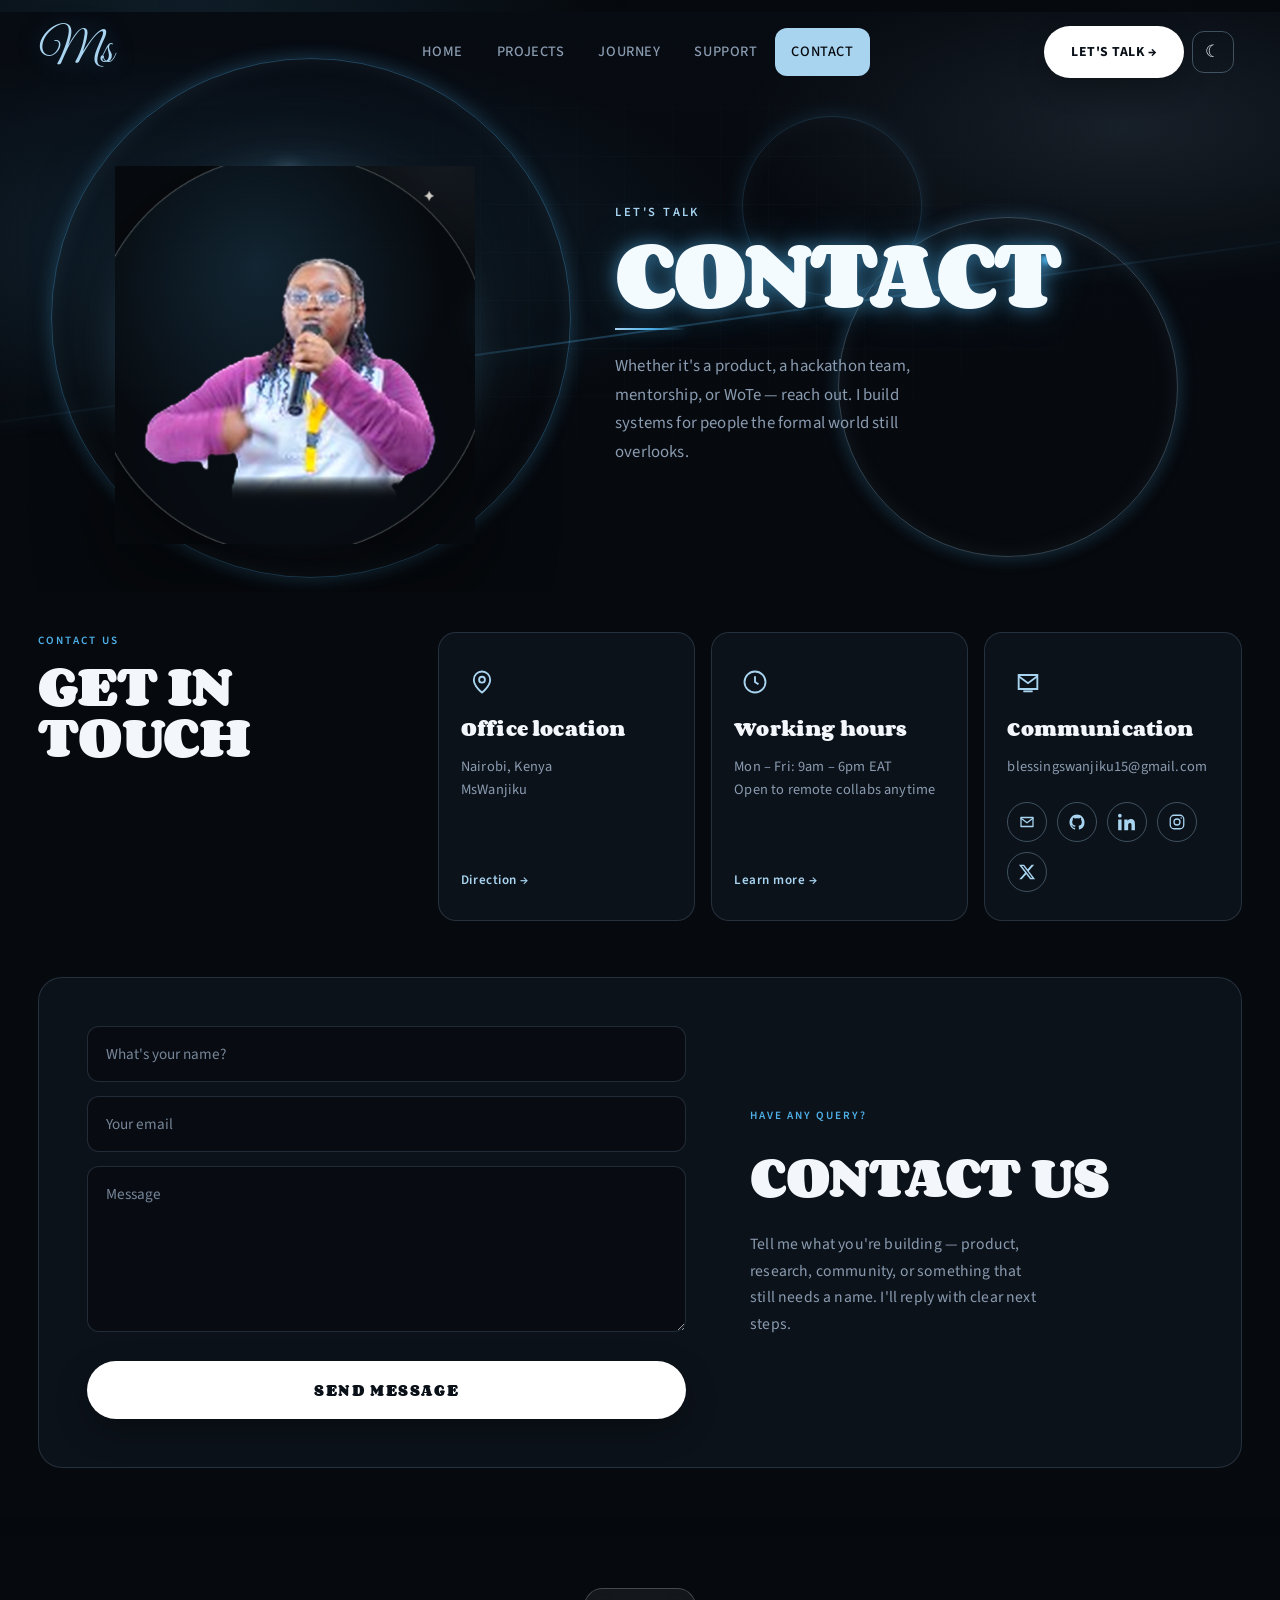
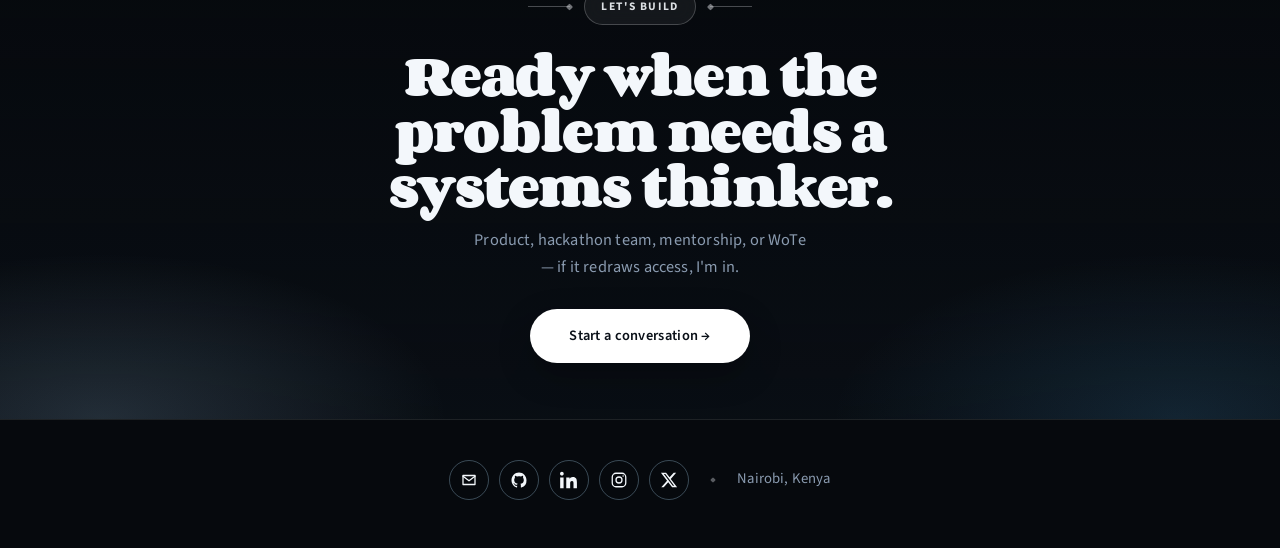
==== commit 13348d0b: "Animate contact hero with portrait and ice-blue neon. Co-authored-by: Cursor <cursoragent@cursor.com" ====
--- a/contact.html
+++ b/contact.html
@@ -110,12 +110,32 @@
 
 <main>
   <section class="bf-hero" aria-label="Contact">
-    <div class="bf-ornament bf-ornament-a" aria-hidden="true"></div>
-    <div class="bf-ornament bf-ornament-b" aria-hidden="true"></div>
+    <div class="bf-hero-fx" aria-hidden="true">
+      <span class="bf-neon-grid"></span>
+      <span class="bf-neon-ring bf-neon-ring-a"></span>
+      <span class="bf-neon-ring bf-neon-ring-b"></span>
+      <span class="bf-neon-ring bf-neon-ring-c"></span>
+      <span class="bf-neon-orb bf-neon-orb-a"></span>
+      <span class="bf-neon-orb bf-neon-orb-b"></span>
+      <span class="bf-neon-beam"></span>
+    </div>
     <div class="bf-hero-inner">
-      <h1>Contact Us</h1>
-      <span class="bf-hero-rule" aria-hidden="true"></span>
-      <p>Whether it's a product, a hackathon team, mentorship, or WoTe &mdash; reach out. I build systems for people the formal world still overlooks.</p>
+      <div class="bf-hero-visual">
+        <span class="bf-hero-halo" aria-hidden="true"></span>
+        <img
+          src="images/contact-portrait.png"
+          alt="Portrait of MsWanjiku (Blessings)"
+          class="bf-hero-photo"
+          width="448"
+          height="471"
+        >
+      </div>
+      <div class="bf-hero-copy">
+        <p class="bf-hero-kicker">Let's talk</p>
+        <h1>Contact</h1>
+        <span class="bf-hero-rule" aria-hidden="true"></span>
+        <p>Whether it's a product, a hackathon team, mentorship, or WoTe &mdash; reach out. I build systems for people the formal world still overlooks.</p>
+      </div>
     </div>
   </section>
 
--- a/styles.css
+++ b/styles.css
@@ -4,7 +4,7 @@
    sticky scroll icon that morphs per section
    ========================================================= */
 
-@import url('https://fonts.googleapis.com/css2?family=Corben:wght@400;700&family=Great+Vibes&display=swap');
+@import url('https://fonts.googleapis.com/css2?family=Corben:wght@400;700&family=Great+Vibes&family=Source+Sans+3:ital,wght@0,300;0,400;0,500;0,600;0,700;1,400&display=swap');
 
 :root {
   --bg:          #06090D;
@@ -22,7 +22,7 @@
   --font-display: 'Corben', Georgia, serif;
   --font-script: 'Great Vibes', cursive;
   --font-serif: 'Corben', Georgia, serif;
-  --font-body: 'Corben', Georgia, serif;
+  --font-body: 'Source Sans 3', 'Segoe UI', sans-serif;
 
   --max-w: min(1680px, 100%);
   --page-gutter: clamp(20px, 3vw, 40px);
@@ -60,10 +60,15 @@
   background: var(--bg);
   color: var(--ink);
   font-family: var(--font-body);
-  line-height: 1.55;
+  font-weight: 400;
+  font-size: 1.05rem;
+  letter-spacing: 0.01em;
+  line-height: 1.65;
   min-height: 100vh;
   overflow-x: hidden;
   transition: background 0.35s ease, color 0.35s ease;
+  -webkit-font-smoothing: antialiased;
+  text-rendering: optimizeLegibility;
 }
 
 body::before {
@@ -153,9 +158,10 @@
 }
 
 .nav-links a {
-  font-size: 0.92rem;
+  font-family: var(--font-body);
+  font-size: 0.9rem;
   font-weight: 500;
-  letter-spacing: 0.06em;
+  letter-spacing: 0.04em;
   text-transform: uppercase;
   color: var(--muted);
   padding: 12px 16px;
@@ -356,12 +362,12 @@
   position: relative;
   max-width: var(--max-w);
   margin: 0 auto;
-  padding: 4px var(--page-gutter) 36px;
-  min-height: calc(100vh - 110px);
+  padding: 8px var(--page-gutter) 28px;
+  min-height: 0;
   display: grid;
   grid-template-columns: minmax(0, 1fr) minmax(320px, 1.05fr);
-  gap: clamp(20px, 3vw, 40px);
-  align-items: end;
+  gap: clamp(16px, 2.5vw, 32px);
+  align-items: start;
 }
 
 .hero-copy {
@@ -369,7 +375,8 @@
   z-index: 3;
   max-width: 36rem;
   margin-right: 0;
-  padding-bottom: 12px;
+  padding-top: 4px;
+  padding-bottom: 0;
   opacity: 0;
   animation: fadeUp 0.9s ease forwards 0.15s;
 }
@@ -387,26 +394,65 @@
 
 .hero-display {
   font-family: var(--font-display);
-  font-weight: 800;
-  font-size: clamp(3rem, 7.4vw, 5.6rem);
+  font-weight: 700;
   line-height: 0.9;
-  letter-spacing: -0.055em;
+  letter-spacing: -0.05em;
   text-transform: uppercase;
   color: #F2ECE4;
   margin-bottom: 18px;
-  max-width: 10.5ch;
+  max-width: 14ch;
   position: relative;
   z-index: 3;
 }
 
+.hero-display-lead {
+  display: block;
+  font-size: clamp(3.1rem, 6.8vw, 5.1rem);
+  min-height: 1.05em;
+}
+
+.hero-display-sub {
+  display: block;
+  font-size: clamp(2.2rem, 4.8vw, 3.55rem);
+  letter-spacing: -0.04em;
+  opacity: 0.92;
+  min-height: 1.05em;
+}
+
+.hero-display [data-typewriter].is-typing::after {
+  content: "";
+  display: inline-block;
+  width: 0.085em;
+  height: 0.82em;
+  margin-left: 0.1em;
+  background: var(--ice);
+  vertical-align: -0.04em;
+  animation: heroCaret 0.85s steps(1, end) infinite;
+}
+
+@keyframes heroCaret {
+  0%, 45% { opacity: 1; }
+  50%, 100% { opacity: 0; }
+}
+
+@media (prefers-reduced-motion: reduce) {
+  .hero-display [data-typewriter].is-typing::after {
+    animation: none;
+    opacity: 0;
+  }
+}
+
 .hero-blurb {
+  font-family: var(--font-body);
+  font-weight: 400;
   color: var(--muted);
-  font-size: clamp(0.95rem, 1.2vw, 1.05rem);
+  font-size: clamp(1rem, 1.2vw, 1.08rem);
   line-height: 1.65;
-  max-width: 32ch;
+  max-width: min(52ch, 100%);
   margin-bottom: 24px;
   position: relative;
   z-index: 4;
+  text-wrap: pretty;
 }
 
 .hero-actions {
@@ -447,30 +493,141 @@
   position: relative;
   z-index: 1;
   width: 100%;
-  max-width: min(720px, 52vw);
+  max-width: min(520px, 46vw);
   margin-left: auto;
   margin-right: 12px;
   justify-self: end;
   display: flex;
-  align-items: flex-end;
+  align-items: flex-start;
   justify-content: center;
   opacity: 0;
   animation: fadeUp 1s ease forwards 0.3s;
 }
 
-.hero-media-img {
-  position: relative;
+.hero-carousel {
+  width: 100%;
+  display: flex;
+  flex-direction: column;
+  gap: 14px;
+}
+
+.hero-carousel-frame {
+  position: relative;
+  width: 100%;
+  aspect-ratio: 4 / 5;
+  max-height: min(62vh, 560px);
+  border-radius: 28px;
+  overflow: hidden;
+  background: var(--bg-3);
+  box-shadow: 0 28px 56px rgba(0, 0, 0, 0.42);
+}
+
+.hero-carousel-slide {
+  position: absolute;
+  inset: 0;
+  opacity: 0;
+  visibility: hidden;
+  transition: opacity 0.75s ease, visibility 0.75s ease;
+  pointer-events: none;
+}
+
+.hero-carousel-slide.is-active {
+  opacity: 1;
+  visibility: visible;
+  z-index: 1;
+  pointer-events: auto;
+}
+
+.hero-carousel-blur {
+  position: absolute;
+  inset: -14%;
+  width: 128%;
+  height: 128%;
+  object-fit: cover;
+  object-position: var(--pos, center center);
+  filter: blur(18px) saturate(1.08) brightness(0.78);
+  transform: scale(1.08);
+  pointer-events: none;
+}
+
+.hero-carousel-photo {
+  position: relative;
+  z-index: 1;
+  width: 100%;
+  height: 100%;
+  object-fit: cover;
+  object-position: var(--pos, center center);
+  display: block;
+  /* Soft edge so the sharp subject sits over the blurred field */
+  -webkit-mask-image: radial-gradient(ellipse 92% 88% at 50% 46%, #000 52%, rgba(0, 0, 0, 0.72) 72%, transparent 100%);
+  mask-image: radial-gradient(ellipse 92% 88% at 50% 46%, #000 52%, rgba(0, 0, 0, 0.72) 72%, transparent 100%);
+}
+
+.hero-carousel-frame::after {
+  content: "";
+  position: absolute;
+  inset: 0;
   z-index: 2;
-  width: 100%;
-  height: auto;
-  max-height: min(82vh, 780px);
-  object-fit: contain;
-  object-position: center bottom;
-  display: block;
-  filter: drop-shadow(0 28px 48px rgba(0, 0, 0, 0.4));
-  image-rendering: auto;
-  -webkit-backface-visibility: hidden;
-  backface-visibility: hidden;
+  pointer-events: none;
+  background:
+    linear-gradient(180deg, rgba(6, 10, 16, 0.08) 0%, transparent 28%, transparent 68%, rgba(6, 10, 16, 0.28) 100%),
+    radial-gradient(ellipse 80% 70% at 50% 45%, transparent 40%, rgba(6, 10, 16, 0.22) 100%);
+}
+
+.hero-carousel-bar {
+  display: flex;
+  align-items: center;
+  justify-content: center;
+  gap: 12px;
+}
+
+.hero-carousel-btn {
+  width: 38px;
+  height: 38px;
+  border-radius: 999px;
+  border: 1px solid rgba(243, 247, 251, 0.2);
+  background: rgba(255, 255, 255, 0.06);
+  color: rgba(243, 247, 251, 0.9);
+  display: inline-flex;
+  align-items: center;
+  justify-content: center;
+  cursor: pointer;
+  transition: background 0.2s ease, border-color 0.2s ease, transform 0.2s ease;
+}
+
+.hero-carousel-btn:hover {
+  background: rgba(255, 255, 255, 0.12);
+  border-color: rgba(243, 247, 251, 0.38);
+  transform: translateY(-1px);
+}
+
+.hero-carousel-dots {
+  display: flex;
+  align-items: center;
+  gap: 8px;
+  min-height: 38px;
+}
+
+.hero-carousel-dot {
+  width: 8px;
+  height: 8px;
+  border-radius: 999px;
+  border: 0;
+  padding: 0;
+  background: rgba(243, 247, 251, 0.28);
+  cursor: pointer;
+  transition: width 0.25s ease, background 0.25s ease;
+}
+
+.hero-carousel-dot.is-active {
+  width: 22px;
+  background: var(--ice);
+}
+
+@media (prefers-reduced-motion: reduce) {
+  .hero-carousel-slide {
+    transition: none;
+  }
 }
 
 .btn-hero {
@@ -514,8 +671,10 @@
   gap: 8px;
   padding: 14px 26px;
   border-radius: 999px;
-  font-size: 0.88rem;
-  font-weight: 700;
+  font-family: var(--font-body);
+  font-size: 0.9rem;
+  font-weight: 600;
+  letter-spacing: 0.02em;
   cursor: pointer;
   border: 1px solid transparent;
   transition: transform 0.2s ease, background 0.2s ease, border-color 0.2s ease, box-shadow 0.2s ease, color 0.2s ease;
@@ -1425,9 +1584,9 @@
 .journey-hero {
   position: relative;
   z-index: 1;
-  min-height: min(100vh, 900px);
-  display: flex;
-  align-items: stretch;
+  min-height: 0;
+  display: flex;
+  align-items: flex-start;
   overflow: hidden;
   margin-bottom: 8px;
 }
@@ -1469,29 +1628,30 @@
   width: 100%;
   max-width: var(--max-w);
   margin: 0 auto;
-  padding: calc(var(--nav-h) + 28px) var(--page-gutter) 36px;
+  padding: calc(var(--nav-h) + 8px) var(--page-gutter) 20px;
   display: flex;
   flex-direction: column;
-  min-height: inherit;
+  min-height: 0;
 }
 
 .journey-hero-stage {
-  flex: 1;
-  position: relative;
-  display: flex;
-  align-items: flex-end;
+  position: relative;
+  display: flex;
+  align-items: flex-start;
   justify-content: center;
-  min-height: min(72vh, 720px);
+  min-height: 0;
   isolation: isolate;
   overflow: visible;
+  padding-top: 4px;
 }
 
 .journey-hero-title {
   position: absolute;
   left: 50%;
-  top: 2%;
+  top: 52%;
+  bottom: auto;
   width: 100vw;
-  transform: translateX(-50%);
+  transform: translate(-50%, -50%);
   display: flex;
   justify-content: center;
   z-index: 1;
@@ -1505,29 +1665,27 @@
 .journey-hero-word {
   font-family: var(--font-display);
   font-weight: 700;
-  /* Near full-bleed width for "JOURNEY"; hero clips any hairline overflow */
-  font-size: 18vw;
-  line-height: 0.8;
+  font-size: clamp(3.5rem, 14vw, 11rem);
+  line-height: 0.85;
   letter-spacing: -0.055em;
-  color: #E23B3B;
+  color: var(--azure);
   text-transform: uppercase;
   white-space: nowrap;
   max-width: none;
   text-align: center;
   user-select: none;
   animation: journeyWordIn 1s cubic-bezier(0.22, 1, 0.36, 1) both;
-  text-shadow: 0 10px 40px rgba(0, 0, 0, 0.35);
+  text-shadow: 0 10px 40px rgba(0, 0, 0, 0.35), 0 0 48px rgba(78, 176, 232, 0.28);
 }
 
 .journey-hero-img {
   position: relative;
   z-index: 2;
-  width: min(1400px, 118%);
-  max-height: min(82vh, 820px);
-  margin-top: auto;
-  align-self: end;
+  width: min(920px, 88%);
+  max-height: min(52vh, 520px);
+  margin: 0 auto;
   object-fit: contain;
-  object-position: center bottom;
+  object-position: center center;
   filter: drop-shadow(0 28px 50px rgba(0, 0, 0, 0.45));
   animation: journeyPhotoIn 1.15s cubic-bezier(0.22, 1, 0.36, 1) 0.12s both;
 }
@@ -1571,9 +1729,11 @@
 }
 
 .journey-about-prose p {
+  font-family: var(--font-body);
   color: var(--muted);
-  font-size: 1.05rem;
-  line-height: 1.75;
+  font-size: 1.08rem;
+  font-weight: 400;
+  line-height: 1.78;
 }
 
 .journey-about-prose strong {
@@ -2325,104 +2485,290 @@
 .bf-hero {
   position: relative;
   z-index: 1;
-  min-height: min(52vh, 460px);
+  min-height: min(58vh, 560px);
   display: flex;
   align-items: center;
   justify-content: center;
   overflow: hidden;
-  padding: calc(var(--nav-h) + 56px) var(--page-gutter) 72px;
-  background: transparent;
-}
-
-.bf-ornament {
+  padding: calc(var(--nav-h) + 28px) var(--page-gutter) 48px;
+  background:
+    radial-gradient(ellipse 70% 60% at 18% 40%, rgba(78, 176, 232, 0.14), transparent 58%),
+    radial-gradient(ellipse 55% 50% at 88% 20%, rgba(168, 212, 240, 0.1), transparent 55%),
+    linear-gradient(180deg, #070b12 0%, var(--bg) 100%);
+}
+
+.bf-hero-fx {
   position: absolute;
+  inset: 0;
   pointer-events: none;
-  border: 1px solid var(--line-strong);
+  overflow: hidden;
+}
+
+.bf-neon-grid {
+  position: absolute;
+  inset: 0;
+  opacity: 0.22;
+  background-image:
+    linear-gradient(rgba(78, 176, 232, 0.12) 1px, transparent 1px),
+    linear-gradient(90deg, rgba(78, 176, 232, 0.1) 1px, transparent 1px);
+  background-size: 48px 48px;
+  mask-image: radial-gradient(ellipse 70% 65% at 50% 45%, #000 20%, transparent 75%);
+  -webkit-mask-image: radial-gradient(ellipse 70% 65% at 50% 45%, #000 20%, transparent 75%);
+  animation: bfGridDrift 22s linear infinite;
+}
+
+.bf-neon-ring {
+  position: absolute;
   border-radius: 50%;
-  opacity: 0.55;
-}
-
-.bf-ornament-a {
-  width: min(720px, 90vw);
-  height: min(720px, 90vw);
-  left: -18%;
-  top: -35%;
-  box-shadow: inset 0 0 0 1px rgba(168, 212, 240, 0.08);
-  background:
-    radial-gradient(circle at 30% 40%, rgba(78, 176, 232, 0.12), transparent 55%);
-}
-
-.bf-ornament-b {
+  border: 1px solid rgba(78, 176, 232, 0.35);
+  box-shadow:
+    0 0 18px rgba(78, 176, 232, 0.28),
+    inset 0 0 22px rgba(168, 212, 240, 0.08);
+}
+
+.bf-neon-ring-a {
   width: min(520px, 70vw);
   height: min(520px, 70vw);
-  right: -12%;
-  bottom: -30%;
-  opacity: 0.35;
+  left: 4%;
+  top: 8%;
+  animation: bfRingPulse 7s ease-in-out infinite;
+}
+
+.bf-neon-ring-b {
+  width: min(340px, 48vw);
+  height: min(340px, 48vw);
+  right: 8%;
+  bottom: 6%;
+  border-color: rgba(168, 212, 240, 0.28);
+  animation: bfRingPulse 9s ease-in-out infinite reverse;
+}
+
+.bf-neon-ring-c {
+  width: min(180px, 28vw);
+  height: min(180px, 28vw);
+  right: 28%;
+  top: 18%;
+  opacity: 0.55;
+  animation: bfRingPulse 5.5s ease-in-out infinite 0.6s;
+}
+
+.bf-neon-orb {
+  position: absolute;
+  border-radius: 50%;
+  filter: blur(2px);
+}
+
+.bf-neon-orb-a {
+  width: 12px;
+  height: 12px;
+  left: 22%;
+  top: 28%;
+  background: var(--ice);
+  box-shadow: 0 0 18px 6px rgba(168, 212, 240, 0.55);
+  animation: bfOrbFloat 6s ease-in-out infinite;
+}
+
+.bf-neon-orb-b {
+  width: 8px;
+  height: 8px;
+  right: 18%;
+  top: 42%;
+  background: var(--azure);
+  box-shadow: 0 0 16px 5px rgba(78, 176, 232, 0.55);
+  animation: bfOrbFloat 7.5s ease-in-out infinite reverse;
+}
+
+.bf-neon-beam {
+  position: absolute;
+  left: -10%;
+  top: 55%;
+  width: 120%;
+  height: 2px;
+  background: linear-gradient(90deg, transparent, rgba(78, 176, 232, 0.55), transparent);
+  box-shadow: 0 0 22px rgba(78, 176, 232, 0.35);
+  transform: rotate(-8deg);
+  opacity: 0.55;
+  animation: bfBeamSweep 8s ease-in-out infinite;
 }
 
 .bf-hero-inner {
   position: relative;
   z-index: 1;
-  text-align: center;
-  max-width: 640px;
-  display: flex;
-  flex-direction: column;
-  align-items: center;
-}
-
-.bf-hero-portrait {
-  position: relative;
-  width: min(220px, 52vw);
+  width: 100%;
+  max-width: var(--max-w);
+  display: grid;
+  grid-template-columns: minmax(220px, 0.9fr) minmax(0, 1.1fr);
+  gap: clamp(28px, 5vw, 64px);
+  align-items: center;
+}
+
+.bf-hero-visual {
+  position: relative;
+  display: flex;
+  justify-content: center;
+  align-items: flex-end;
+  min-height: min(420px, 52vh);
+  animation: bfFadeUp 0.9s ease both;
+}
+
+.bf-hero-halo {
+  position: absolute;
+  width: min(340px, 78%);
   aspect-ratio: 1;
-  margin-bottom: 28px;
-}
-
-.bf-hero-portrait-img {
-  width: 100%;
-  height: 100%;
-  object-fit: cover;
-  object-position: center 18%;
   border-radius: 50%;
-  border: 1px solid rgba(243, 247, 251, 0.28);
+  top: 50%;
+  left: 50%;
+  transform: translate(-50%, -46%);
   background:
-    radial-gradient(circle at 40% 30%, rgba(78, 176, 232, 0.16), transparent 55%),
-    var(--bg-2);
-  display: block;
-  box-shadow: 0 24px 48px rgba(0, 0, 0, 0.35);
-}
-
-.bf-hero-spark {
-  position: absolute;
-  top: 8%;
-  right: 10%;
-  color: rgba(243, 247, 251, 0.9);
-  font-size: 0.95rem;
-}
-
+    radial-gradient(circle, rgba(78, 176, 232, 0.28) 0%, rgba(78, 176, 232, 0.08) 42%, transparent 70%);
+  box-shadow:
+    0 0 40px rgba(78, 176, 232, 0.35),
+    0 0 90px rgba(168, 212, 240, 0.18);
+  animation: bfHaloPulse 5s ease-in-out infinite;
+}
+
+.bf-hero-photo {
+  position: relative;
+  z-index: 1;
+  width: min(360px, 88%);
+  height: auto;
+  max-height: min(48vh, 460px);
+  object-fit: contain;
+  filter: drop-shadow(0 28px 40px rgba(0, 0, 0, 0.45));
+  animation: bfPhotoFloat 6.5s ease-in-out infinite;
+}
+
+.bf-hero-copy {
+  text-align: left;
+  max-width: 34rem;
+  animation: bfFadeUp 1s ease 0.12s both;
+}
+
+.bf-hero-kicker {
+  font-family: var(--font-body);
+  font-size: 0.78rem;
+  font-weight: 600;
+  letter-spacing: 0.2em;
+  text-transform: uppercase;
+  color: var(--ice);
+  margin-bottom: 12px;
+  text-shadow: 0 0 18px rgba(168, 212, 240, 0.45);
+}
+
+.bf-hero-copy h1,
 .bf-hero-inner h1 {
   font-family: var(--font-display);
-  font-weight: 800;
-  font-size: clamp(2.8rem, 7vw, 4.6rem);
+  font-weight: 700;
+  font-size: clamp(3rem, 7vw, 5rem);
   letter-spacing: -0.04em;
   text-transform: uppercase;
-  line-height: 1;
-  color: var(--ink);
+  line-height: 0.95;
+  color: #F4FBFF;
   margin-bottom: 18px;
+  text-shadow:
+    0 0 18px rgba(78, 176, 232, 0.55),
+    0 0 42px rgba(78, 176, 232, 0.28),
+    0 2px 0 rgba(6, 12, 20, 0.4);
+  animation: bfTitleGlow 4.5s ease-in-out infinite;
 }
 
 .bf-hero-rule {
   display: block;
-  width: 56px;
+  width: 72px;
   height: 2px;
-  margin: 0 auto 22px;
-  background: var(--ice);
-}
-
-.bf-hero-inner p {
+  margin: 0 0 22px;
+  background: linear-gradient(90deg, var(--ice), var(--azure), transparent);
+  box-shadow: 0 0 14px rgba(78, 176, 232, 0.65);
+}
+
+.bf-hero-copy p:not(.bf-hero-kicker),
+.bf-hero-inner > p {
   color: var(--muted);
   font-family: var(--font-body);
-  font-size: 1rem;
+  font-size: 1.05rem;
   line-height: 1.7;
+  max-width: 38ch;
+}
+
+@keyframes bfGridDrift {
+  0% { background-position: 0 0, 0 0; }
+  100% { background-position: 48px 48px, 48px 48px; }
+}
+
+@keyframes bfRingPulse {
+  0%, 100% { transform: scale(1); opacity: 0.45; }
+  50% { transform: scale(1.06); opacity: 0.85; }
+}
+
+@keyframes bfOrbFloat {
+  0%, 100% { transform: translateY(0); opacity: 0.7; }
+  50% { transform: translateY(-14px); opacity: 1; }
+}
+
+@keyframes bfBeamSweep {
+  0%, 100% { opacity: 0.25; transform: rotate(-8deg) translateX(-2%); }
+  50% { opacity: 0.7; transform: rotate(-8deg) translateX(2%); }
+}
+
+@keyframes bfHaloPulse {
+  0%, 100% { opacity: 0.7; transform: translate(-50%, -46%) scale(1); }
+  50% { opacity: 1; transform: translate(-50%, -46%) scale(1.06); }
+}
+
+@keyframes bfPhotoFloat {
+  0%, 100% { transform: translateY(0); }
+  50% { transform: translateY(-10px); }
+}
+
+@keyframes bfTitleGlow {
+  0%, 100% {
+    text-shadow:
+      0 0 16px rgba(78, 176, 232, 0.45),
+      0 0 36px rgba(78, 176, 232, 0.22),
+      0 2px 0 rgba(6, 12, 20, 0.4);
+  }
+  50% {
+    text-shadow:
+      0 0 24px rgba(168, 212, 240, 0.75),
+      0 0 56px rgba(78, 176, 232, 0.4),
+      0 2px 0 rgba(6, 12, 20, 0.4);
+  }
+}
+
+@keyframes bfFadeUp {
+  from { opacity: 0; transform: translateY(18px); }
+  to { opacity: 1; transform: translateY(0); }
+}
+
+@media (prefers-reduced-motion: reduce) {
+  .bf-neon-grid,
+  .bf-neon-ring,
+  .bf-neon-orb,
+  .bf-neon-beam,
+  .bf-hero-halo,
+  .bf-hero-photo,
+  .bf-hero-copy h1 {
+    animation: none !important;
+  }
+}
+
+html[data-theme="light"] .bf-hero {
+  background:
+    radial-gradient(ellipse 70% 60% at 18% 40%, rgba(78, 176, 232, 0.18), transparent 58%),
+    radial-gradient(ellipse 55% 50% at 88% 20%, rgba(30, 126, 184, 0.1), transparent 55%),
+    linear-gradient(180deg, #dceaf6 0%, var(--bg) 100%);
+}
+
+html[data-theme="light"] .bf-hero-copy h1,
+html[data-theme="light"] .bf-hero-inner h1 {
+  color: #0C1824;
+  text-shadow:
+    0 0 18px rgba(78, 176, 232, 0.28),
+    0 0 30px rgba(23, 128, 196, 0.16);
+}
+
+html[data-theme="light"] .bf-neon-grid {
+  opacity: 0.18;
 }
 
 .bf-touch {
@@ -2879,7 +3225,7 @@
   width: 100%;
   height: 100%;
   object-fit: cover;
-  object-position: 55% 18%;
+  object-position: center 20%;
   display: block;
 }
 
@@ -3512,8 +3858,8 @@
   background-size: auto, 220% 100%, auto;
 }
 html[data-theme="light"] .journey-hero-word {
-  color: #C81E1E;
-  text-shadow: 0 8px 28px rgba(12, 40, 70, 0.12);
+  color: var(--azure-deep);
+  text-shadow: 0 8px 28px rgba(12, 40, 70, 0.12), 0 0 36px rgba(23, 128, 196, 0.18);
 }
 html[data-theme="light"] .journey-hero-img {
   filter: drop-shadow(0 24px 40px rgba(12, 40, 70, 0.18));
@@ -3796,8 +4142,24 @@
 
 /* ---------- LIGHT MODE SURFACES ---------- */
 html[data-theme="light"] .hero-display { color: #0C1824; }
-html[data-theme="light"] .hero-media-img {
-  filter: drop-shadow(0 24px 40px rgba(12, 40, 70, 0.18));
+html[data-theme="light"] .hero-carousel-frame {
+  box-shadow: 0 24px 48px rgba(12, 40, 70, 0.16);
+}
+html[data-theme="light"] .hero-carousel-btn {
+  border-color: rgba(12, 24, 36, 0.14);
+  background: rgba(255, 255, 255, 0.72);
+  color: #0C1824;
+}
+html[data-theme="light"] .hero-carousel-dot {
+  background: rgba(12, 24, 36, 0.22);
+}
+html[data-theme="light"] .hero-carousel-dot.is-active {
+  background: var(--azure, #2B6CB0);
+}
+html[data-theme="light"] .hero-carousel-frame::after {
+  background:
+    linear-gradient(180deg, rgba(255, 255, 255, 0.12) 0%, transparent 28%, transparent 70%, rgba(12, 24, 36, 0.12) 100%),
+    radial-gradient(ellipse 80% 70% at 50% 45%, transparent 42%, rgba(12, 24, 36, 0.1) 100%);
 }
 html[data-theme="light"] .btn-text-link,
 html[data-theme="light"] .btn-ghost {
@@ -3912,10 +4274,13 @@
 /* ---------- RESPONSIVE ---------- */
 @media (max-width: 1100px) {
   .scroll-icon { display: none; }
-  .journey-hero { min-height: auto; }
-  .journey-hero-stage { min-height: 440px; }
-  .journey-hero-word { font-size: 17vw; }
-  .journey-hero-img { max-height: 560px; width: min(1200px, 112%); }
+  .journey-hero { min-height: 0; }
+  .journey-hero-stage { min-height: 0; }
+  .journey-hero-word { font-size: clamp(3rem, 15vw, 7rem); }
+  .journey-hero-img {
+    max-height: min(46vh, 420px);
+    width: min(760px, 92%);
+  }
   .projects-hero {
     grid-template-columns: 1fr;
     min-height: auto;
@@ -3949,18 +4314,24 @@
   }
   .hero-media {
     order: 0;
-    max-width: min(460px, 88vw);
+    max-width: min(420px, 88vw);
     margin: 0 auto;
+    margin-right: 0;
   }
   .hero-display {
-    font-size: clamp(2.6rem, 10vw, 3.6rem);
     max-width: none;
   }
-  .hero-media {
-    margin-right: 0;
+  .hero-display-lead {
+    font-size: clamp(2.7rem, 10vw, 3.9rem);
   }
-  .hero-media-img {
-    max-height: min(58vh, 480px);
+  .hero-display-sub {
+    font-size: clamp(1.9rem, 7vw, 2.75rem);
+  }
+  .hero-blurb {
+    max-width: min(48ch, 100%);
+  }
+  .hero-carousel-frame {
+    max-height: min(52vh, 420px);
   }
   .work-landscape-card {
     flex-basis: min(460px, 88vw);
@@ -3999,9 +4370,12 @@
     z-index: 120;
   }
   .hero-display { font-size: clamp(2.2rem, 10vw, 3rem); }
-  .journey-hero-stage { min-height: 340px; }
-  .journey-hero-word { font-size: 16.5vw; }
-  .journey-hero-img { max-height: 420px; width: 112%; }
+  .journey-hero-stage { min-height: 0; }
+  .journey-hero-word { font-size: clamp(2.6rem, 16vw, 5.5rem); }
+  .journey-hero-img {
+    max-height: min(40vh, 340px);
+    width: min(640px, 94%);
+  }
   .journey-about { grid-template-columns: 1fr; }
   .process-map {
     min-height: 0;
@@ -4029,7 +4403,29 @@
   .bf-touch-cards {
     grid-template-columns: 1fr;
   }
-  .bf-hero { min-height: 320px; padding-bottom: 48px; }
+  .bf-hero {
+    min-height: 0;
+    padding-bottom: 36px;
+  }
+  .bf-hero-inner {
+    grid-template-columns: 1fr;
+    text-align: center;
+    justify-items: center;
+  }
+  .bf-hero-copy {
+    text-align: center;
+  }
+  .bf-hero-rule { margin-left: auto; margin-right: auto; }
+  .bf-hero-copy p:not(.bf-hero-kicker) {
+    margin-left: auto;
+    margin-right: auto;
+  }
+  .bf-hero-visual {
+    min-height: 280px;
+  }
+  .bf-hero-photo {
+    max-height: min(38vh, 320px);
+  }
   .bf-footband-right { text-align: left; }
   .bf-card { min-height: 0; }
   .support-box { padding: 48px 28px; }
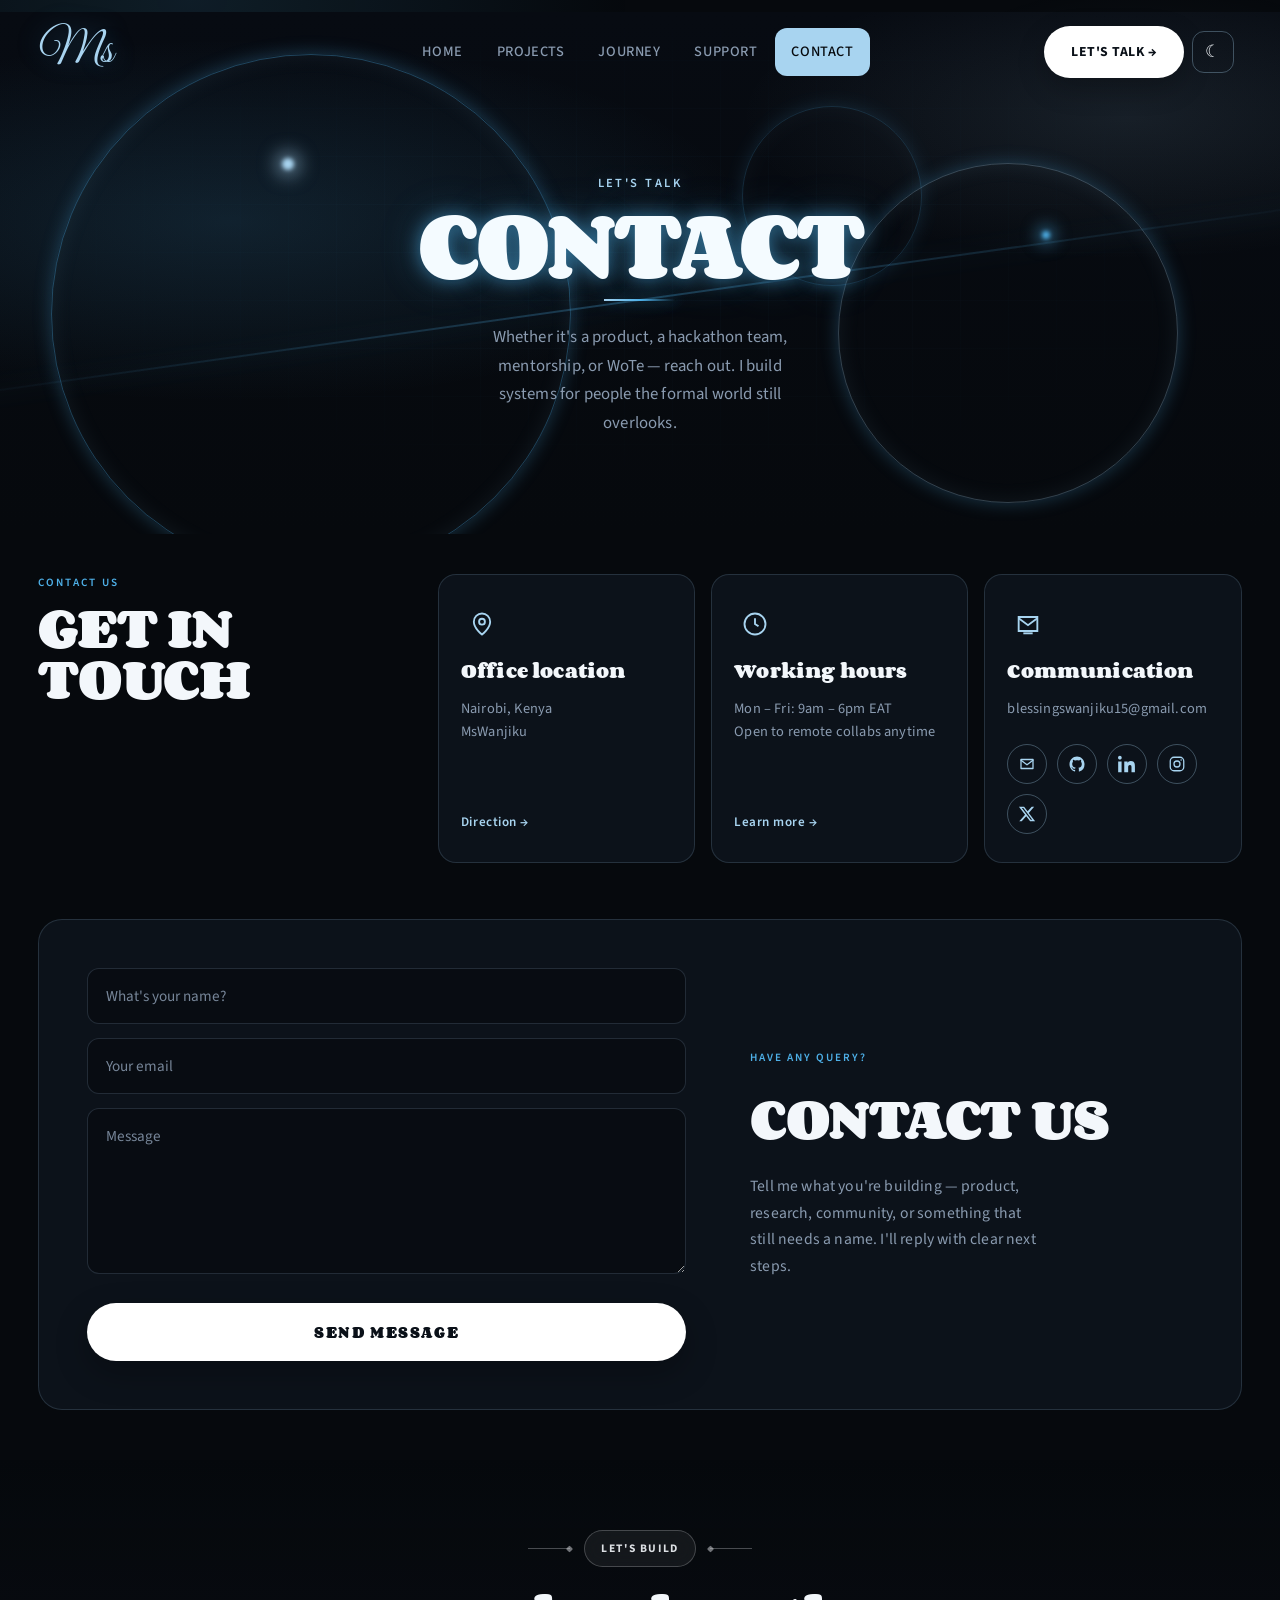
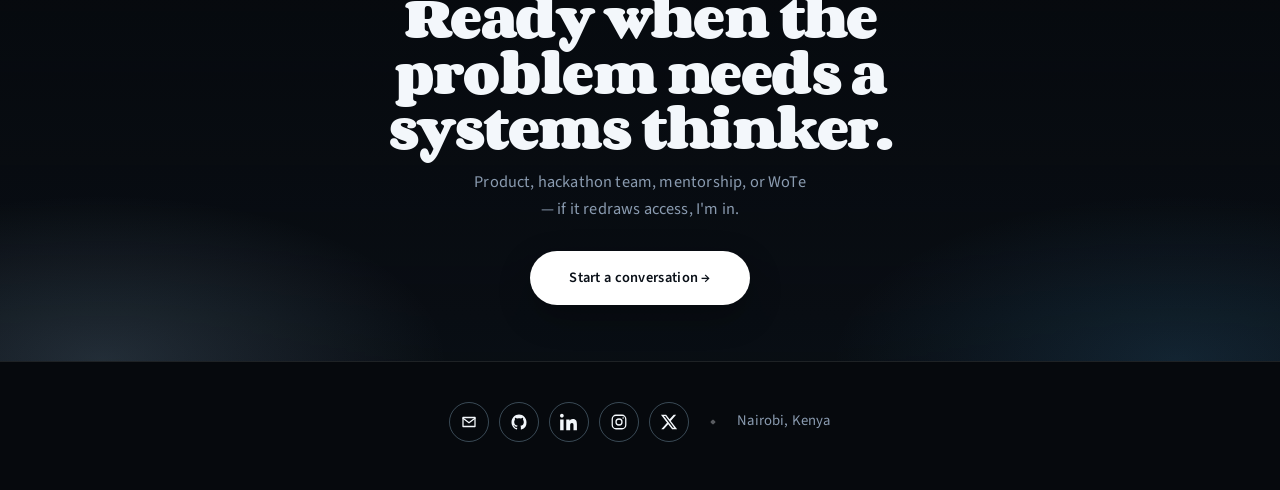
==== commit 0d2979a8: "Remove contact hero portrait; keep neon atmosphere only. Co-authored-by: Cursor <cursoragent@cursor." ====
--- a/contact.html
+++ b/contact.html
@@ -119,20 +119,12 @@
       <span class="bf-neon-orb bf-neon-orb-b"></span>
       <span class="bf-neon-beam"></span>
     </div>
-    <div class="bf-hero-inner">
-      <div class="bf-hero-visual">
-        <span class="bf-hero-halo" aria-hidden="true"></span>
-        <img
-          src="images/contact-portrait.png"
-          alt="Portrait of MsWanjiku (Blessings)"
-          class="bf-hero-photo"
-          width="448"
-          height="471"
-        >
-      </div>
+    <div class="bf-hero-inner bf-hero-inner-solo">
       <div class="bf-hero-copy">
         <p class="bf-hero-kicker">Let's talk</p>
-        <h1>Contact</h1>
+        <h1 data-typewriter-root aria-label="Contact">
+          <span data-typewriter data-text="Contact"></span>
+        </h1>
         <span class="bf-hero-rule" aria-hidden="true"></span>
         <p>Whether it's a product, a hackathon team, mentorship, or WoTe &mdash; reach out. I build systems for people the formal world still overlooks.</p>
       </div>
--- a/styles.css
+++ b/styles.css
@@ -395,31 +395,31 @@
 .hero-display {
   font-family: var(--font-display);
   font-weight: 700;
-  line-height: 0.9;
-  letter-spacing: -0.05em;
+  line-height: 0.95;
+  letter-spacing: -0.045em;
   text-transform: uppercase;
   color: #F2ECE4;
   margin-bottom: 18px;
-  max-width: 14ch;
+  max-width: 18ch;
   position: relative;
   z-index: 3;
 }
 
 .hero-display-lead {
   display: block;
-  font-size: clamp(3.1rem, 6.8vw, 5.1rem);
+  font-size: clamp(2.4rem, 5.4vw, 4rem);
   min-height: 1.05em;
 }
 
 .hero-display-sub {
   display: block;
-  font-size: clamp(2.2rem, 4.8vw, 3.55rem);
+  font-size: clamp(1.85rem, 4vw, 2.9rem);
   letter-spacing: -0.04em;
   opacity: 0.92;
   min-height: 1.05em;
 }
 
-.hero-display [data-typewriter].is-typing::after {
+[data-typewriter].is-typing::after {
   content: "";
   display: inline-block;
   width: 0.085em;
@@ -430,13 +430,19 @@
   animation: heroCaret 0.85s steps(1, end) infinite;
 }
 
+.journey-hero-word[data-typewriter].is-typing::after {
+  width: 0.06em;
+  height: 0.72em;
+  box-shadow: 0 0 12px rgba(78, 176, 232, 0.55);
+}
+
 @keyframes heroCaret {
   0%, 45% { opacity: 1; }
   50%, 100% { opacity: 0; }
 }
 
 @media (prefers-reduced-motion: reduce) {
-  .hero-display [data-typewriter].is-typing::after {
+  [data-typewriter].is-typing::after {
     animation: none;
     opacity: 0;
   }
@@ -1674,6 +1680,7 @@
   max-width: none;
   text-align: center;
   user-select: none;
+  min-height: 0.85em;
   animation: journeyWordIn 1s cubic-bezier(0.22, 1, 0.36, 1) both;
   text-shadow: 0 10px 40px rgba(0, 0, 0, 0.35), 0 0 48px rgba(78, 176, 232, 0.28);
 }
@@ -2597,50 +2604,19 @@
   width: 100%;
   max-width: var(--max-w);
   display: grid;
-  grid-template-columns: minmax(220px, 0.9fr) minmax(0, 1.1fr);
+  grid-template-columns: minmax(0, 1fr);
   gap: clamp(28px, 5vw, 64px);
   align-items: center;
-}
-
-.bf-hero-visual {
-  position: relative;
-  display: flex;
-  justify-content: center;
-  align-items: flex-end;
-  min-height: min(420px, 52vh);
-  animation: bfFadeUp 0.9s ease both;
-}
-
-.bf-hero-halo {
-  position: absolute;
-  width: min(340px, 78%);
-  aspect-ratio: 1;
-  border-radius: 50%;
-  top: 50%;
-  left: 50%;
-  transform: translate(-50%, -46%);
-  background:
-    radial-gradient(circle, rgba(78, 176, 232, 0.28) 0%, rgba(78, 176, 232, 0.08) 42%, transparent 70%);
-  box-shadow:
-    0 0 40px rgba(78, 176, 232, 0.35),
-    0 0 90px rgba(168, 212, 240, 0.18);
-  animation: bfHaloPulse 5s ease-in-out infinite;
-}
-
-.bf-hero-photo {
-  position: relative;
-  z-index: 1;
-  width: min(360px, 88%);
-  height: auto;
-  max-height: min(48vh, 460px);
-  object-fit: contain;
-  filter: drop-shadow(0 28px 40px rgba(0, 0, 0, 0.45));
-  animation: bfPhotoFloat 6.5s ease-in-out infinite;
+  justify-items: center;
+}
+
+.bf-hero-inner-solo {
+  min-height: min(36vh, 320px);
 }
 
 .bf-hero-copy {
-  text-align: left;
-  max-width: 34rem;
+  text-align: center;
+  max-width: 38rem;
   animation: bfFadeUp 1s ease 0.12s both;
 }
 
@@ -2653,6 +2629,16 @@
   color: var(--ice);
   margin-bottom: 12px;
   text-shadow: 0 0 18px rgba(168, 212, 240, 0.45);
+}
+
+.bf-hero-inner-solo .bf-hero-rule {
+  margin-left: auto;
+  margin-right: auto;
+}
+
+.bf-hero-inner-solo .bf-hero-copy p:not(.bf-hero-kicker) {
+  margin-left: auto;
+  margin-right: auto;
 }
 
 .bf-hero-copy h1,
@@ -2676,7 +2662,7 @@
   display: block;
   width: 72px;
   height: 2px;
-  margin: 0 0 22px;
+  margin: 0 auto 22px;
   background: linear-gradient(90deg, var(--ice), var(--azure), transparent);
   box-shadow: 0 0 14px rgba(78, 176, 232, 0.65);
 }
@@ -2708,16 +2694,6 @@
 @keyframes bfBeamSweep {
   0%, 100% { opacity: 0.25; transform: rotate(-8deg) translateX(-2%); }
   50% { opacity: 0.7; transform: rotate(-8deg) translateX(2%); }
-}
-
-@keyframes bfHaloPulse {
-  0%, 100% { opacity: 0.7; transform: translate(-50%, -46%) scale(1); }
-  50% { opacity: 1; transform: translate(-50%, -46%) scale(1.06); }
-}
-
-@keyframes bfPhotoFloat {
-  0%, 100% { transform: translateY(0); }
-  50% { transform: translateY(-10px); }
 }
 
 @keyframes bfTitleGlow {
@@ -2745,8 +2721,6 @@
   .bf-neon-ring,
   .bf-neon-orb,
   .bf-neon-beam,
-  .bf-hero-halo,
-  .bf-hero-photo,
   .bf-hero-copy h1 {
     animation: none !important;
   }
@@ -3185,13 +3159,26 @@
   text-transform: uppercase;
   color: #F2ECE4;
   margin: 12px 0 18px;
-}
-
-.projects-hero-title span {
+  display: flex;
+  flex-direction: column;
+  gap: 0.05em;
+}
+
+.projects-hero-line,
+.projects-hero-accent {
+  display: block;
+  min-height: 1em;
+}
+
+.projects-hero-accent {
   background: linear-gradient(120deg, var(--ice), var(--azure));
   -webkit-background-clip: text;
   background-clip: text;
   color: transparent;
+}
+
+.projects-hero-accent.is-typing::after {
+  background: var(--azure);
 }
 
 .projects-hero-blurb {
@@ -4321,11 +4308,14 @@
   .hero-display {
     max-width: none;
   }
+  .hero-display {
+    max-width: none;
+  }
   .hero-display-lead {
-    font-size: clamp(2.7rem, 10vw, 3.9rem);
+    font-size: clamp(2.1rem, 8.2vw, 3.2rem);
   }
   .hero-display-sub {
-    font-size: clamp(1.9rem, 7vw, 2.75rem);
+    font-size: clamp(1.6rem, 6vw, 2.3rem);
   }
   .hero-blurb {
     max-width: min(48ch, 100%);
@@ -4407,25 +4397,6 @@
     min-height: 0;
     padding-bottom: 36px;
   }
-  .bf-hero-inner {
-    grid-template-columns: 1fr;
-    text-align: center;
-    justify-items: center;
-  }
-  .bf-hero-copy {
-    text-align: center;
-  }
-  .bf-hero-rule { margin-left: auto; margin-right: auto; }
-  .bf-hero-copy p:not(.bf-hero-kicker) {
-    margin-left: auto;
-    margin-right: auto;
-  }
-  .bf-hero-visual {
-    min-height: 280px;
-  }
-  .bf-hero-photo {
-    max-height: min(38vh, 320px);
-  }
   .bf-footband-right { text-align: left; }
   .bf-card { min-height: 0; }
   .support-box { padding: 48px 28px; }
